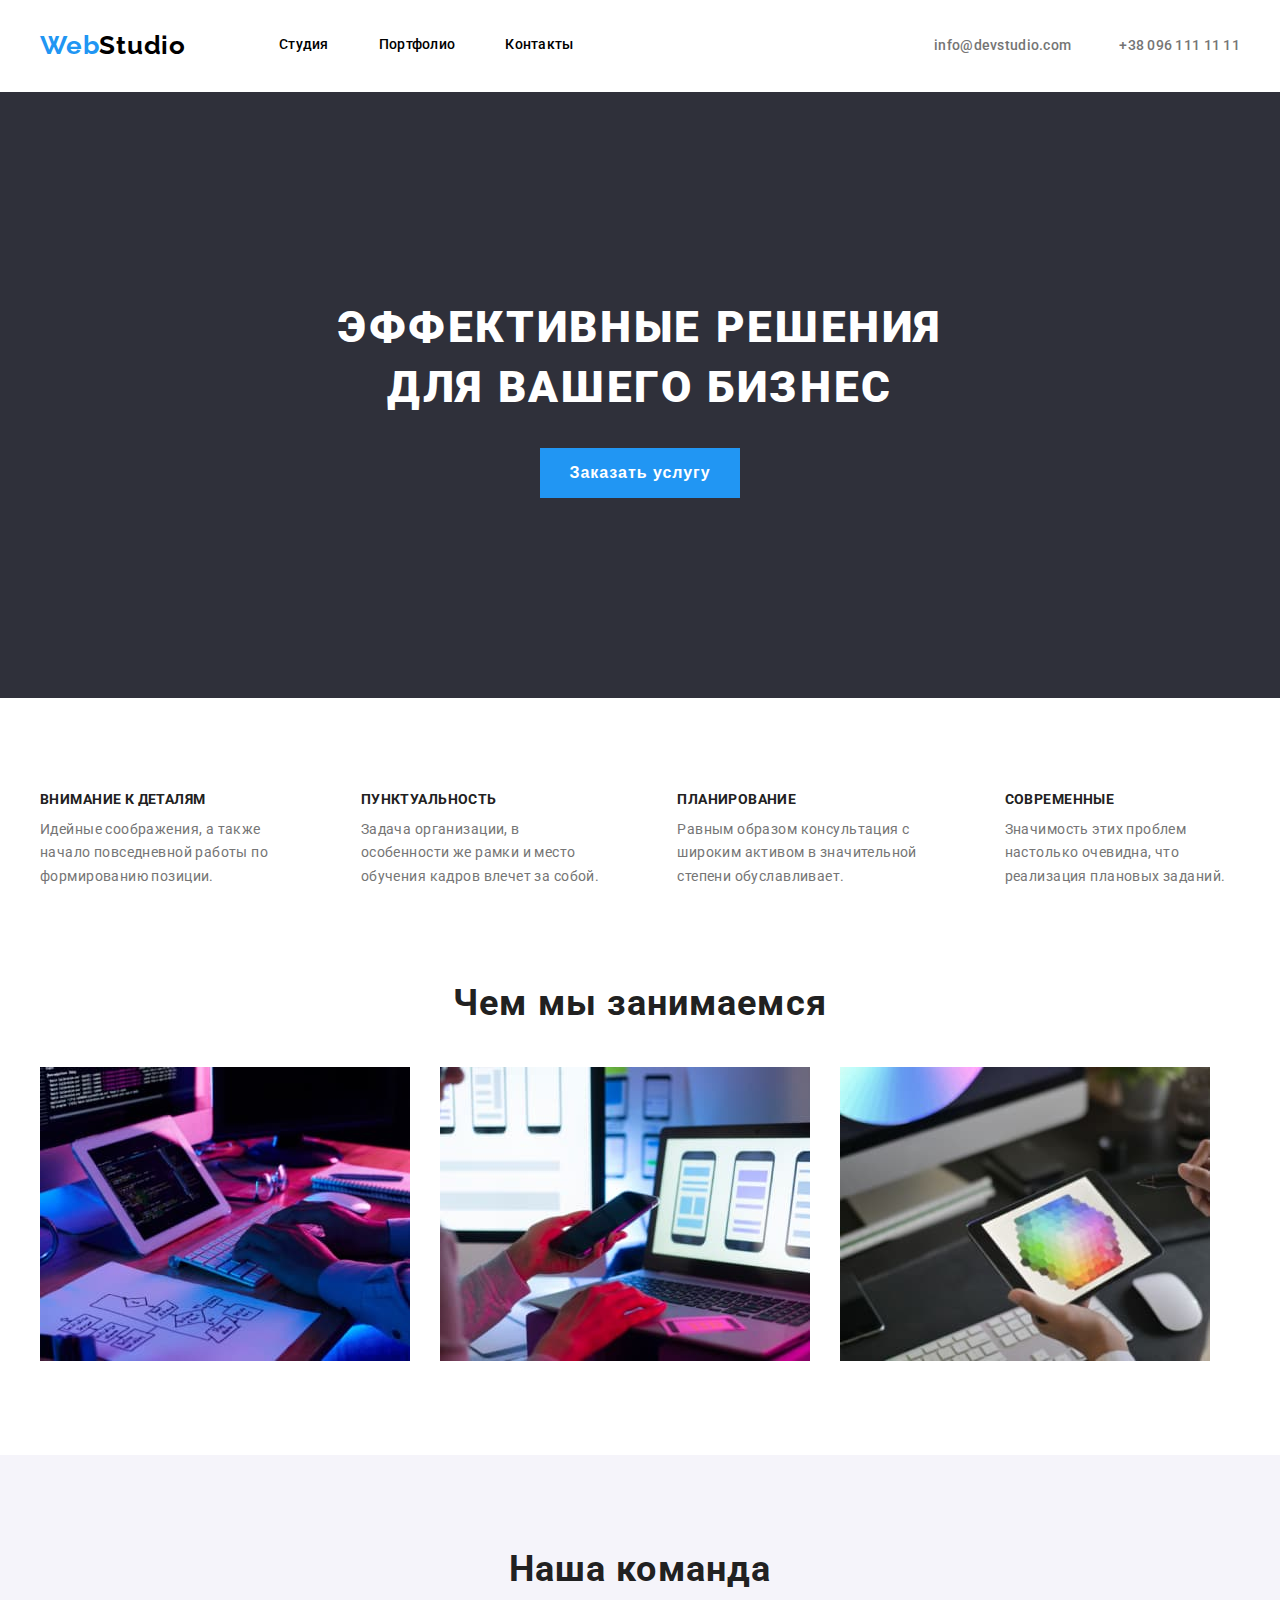
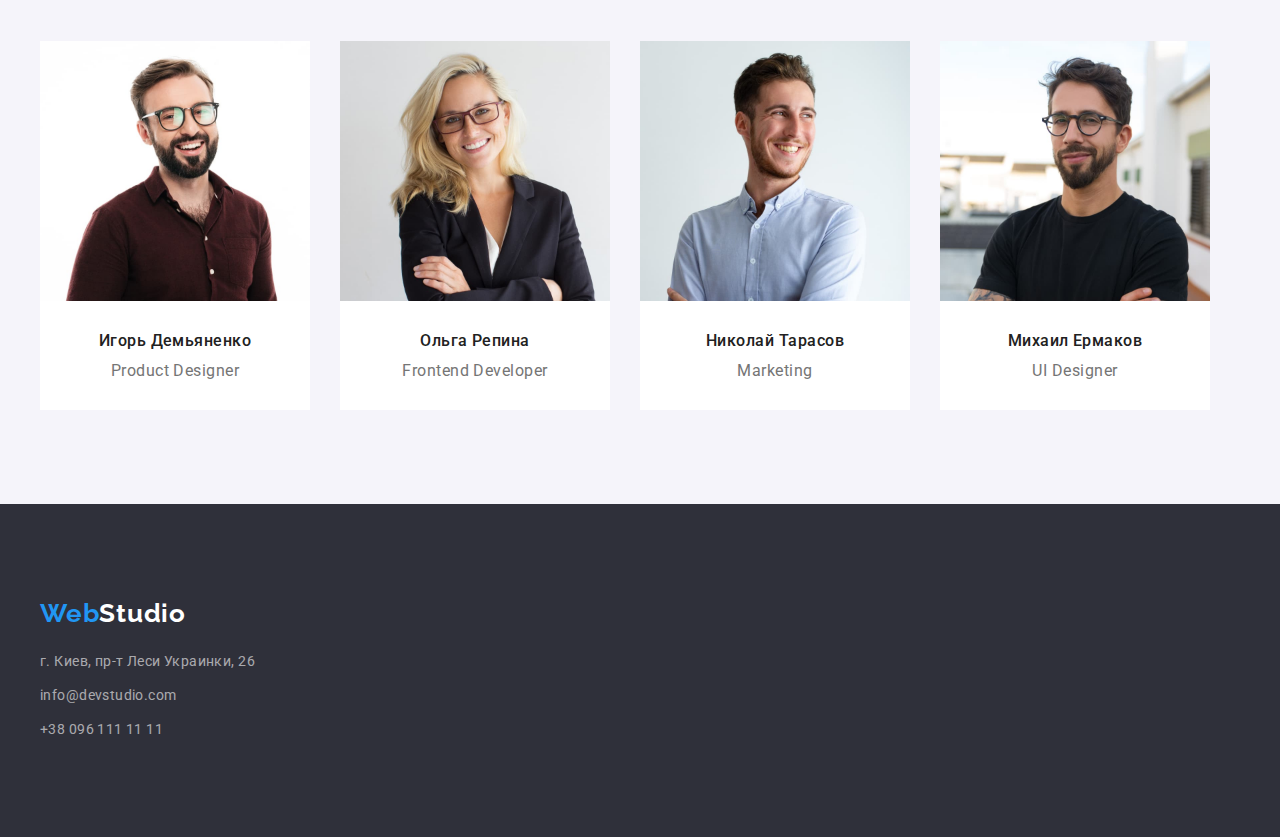
==== index.html @ e9562a9a "+" ====
<!DOCTYPE html>
<html lang="ru">
  <head>
    <meta charset="UTF-8" />
    <meta http-equiv="X-UA-Compatible" content="IE=edge" />
    <meta name="viewport" content="width=device-width, initial-scale=1.0" />
    <title>WebStudio</title>
    <link rel="preconnect" href="https://fonts.gstatic.com" />
    <link
      href="https://fonts.googleapis.com/css2?family=Raleway:wght@700&family=Roboto:wght@400;500;700;900&display=swap"
      rel="stylesheet"
    />
    <link
      rel="preconnect"
      href="https://cdnjs.cloudflare.com/ajax/libs/modern-normalize/1.1.0/modern-normalize.min.css"
    />
    <link rel="stylesheet" href="./css/styles.css" />
  </head>

  <body>
    <!-- header -->
    <header class="header">
      <div class="container header-container">
        <nav class="nav">
          <a class="logo" href="./" lang="en"
            ><span class="web-logo">Web</span>Studio
          </a>
          <ul class="menu">
            <li class="menu-item">
              <a class="menu-studio" href="./index.html">Студия</a>
            </li>

            <li class="menu-item">
              <a class="menu-studio" href="./portfolio.html">Портфолио</a>
            </li>

            <li class="menu-item">
              <a class="menu-studio" href="#Контакты">Контакты</a>
            </li>
          </ul>
        </nav>
        <ul class="contacts-list">
          <li>
            <a class="mail-link" href="mailto:info@devstudio.com"
              >info@devstudio.com</a
            >
          </li>
          <li>
            <a class="tel-link" href="tel:+380961111111">+38 096 111 11 11</a>
          </li>
        </ul>
      </div>
    </header>
    <!-- End header -->

    <!--  main   -->
    <main>
      <!-- hero -->
      <section class="hero-one">
        <div class="container">
          <h1 class="hero-title">
            Эффективные решения <br />
            для вашего бизнес
          </h1>
          <button class="button-hero" type="button">Заказать услугу</button>
        </div>
      </section>

      <!-- benefits -->
      <section class="section container benefits">
        <h2 hidden>Преимущества</h2>
        <ul class="benefits-list">
          <li class="benefits-item">
            <h3 class="benefits-title">Внимание к деталям</h3>
            <p class="description">
              Идейные соображения, а также начало повседневной работы по
              формированию позиции.
            </p>
          </li>
          <li class="benefits-item">
            <h3 class="benefits-title">Пунктуальность</h3>
            <p class="description">
              Задача организации, в особенности же рамки и место обучения кадров
              влечет за собой.
            </p>
          </li>
          <li class="benefits-item">
            <h3 class="benefits-title">Планирование</h3>
            <p class="description">
              Равным образом консультация с широким активом в значительной
              степени обуславливает.
            </p>
          </li>
          <li class="benefits-item">
            <h3 class="benefits-title">Современные</h3>
            <p class="description">
              Значимость этих проблем настолько очевидна, что реализация
              плановых заданий.
            </p>
          </li>
        </ul>
      </section>

      <!-- Чем мы занимаемся -->
      <section class="section container">
        <h2 class="two-title when">Чем мы занимаемся</h2>
        <ul class="When-gob">
          <li class="When-gob-item">
            <img
              src="./images/about/about-img-1.jpg"
              alt="работаем на компьютере"
              width="370"
              height="294"
            />
          </li>
          <li class="When-gob-item">
            <img
              src="./images/about/about-img-2.jpg"
              alt="работаем на телефоне"
              width="370"
              height="294"
            />
          </li>
          <li class="When-gob-item">
            <img
              src="./images/about/about-img-3.jpg"
              alt="работаем на планшете"
              width="370"
              height="294"
            />
          </li>
        </ul>
      </section>

      <!-- Наша команда -->
      <section class="comande section">
        <div class="container">
          <h2 class="two-title big">Наша команда</h2>
          <ul class="comande-img">
            <li class="comande-img-item">
              <img
                src="./images/team/team-img-1.jpg"
                alt="фото мужчины"
                width="270"
                height="260"
              />
              <div class="background-color-comande">
                <h4 class="name-title">Игорь Демьяненко</h4>
                <p class="work-title" lang="en">Product Designer</p>
              </div>
            </li>

            <li class="comande-img-item">
              <img
                class="comande-img-foto"
                src="./images/team/team-img-2.jpg"
                alt="фото женщины"
                width="270"
                height="260"
              />
              <div class="background-color-comande">
                <h4 class="name-title">Ольга Репина</h4>
                <p class="work-title" lang="en">Frontend Developer</p>
              </div>
            </li>

            <li class="comande-img-item">
              <img
                src="./images/team/team-img-3.jpg"
                alt="фото мужчины"
                width="270"
                height="260"
              />
              <div class="background-color-comande">
                <h4 class="name-title">Николай Тарасов</h4>
                <p class="work-title" lang="en">Marketing</p>
              </div>
            </li>

            <li class="comande-img-item">
              <img
                src="./images/team/team-img-4.jpg"
                alt="фото мужчины"
                width="270"
                height="260"
              />
              <div class="background-color-comande">
                <h4 class="name-title">Михаил Ермаков</h4>
                <p class="work-title" lang="en">UI Designer</p>
              </div>
            </li>
          </ul>
        </div>
      </section>
    </main>
    <!-- end main   -->

    <!-- footer -->
    <footer class="footer">
      <div class="container section">
        <div class="margin-footer">
          <a class="logo" href="./" lang="en"
            ><span class="web-logo">Web</span
            ><span class="white-Studio">Studio</span></a
          >
        </div>

        <address id="Контакты">
          <ul class="contacts">
            <li class="contacts-item">
              <a class="target" href="https://goo.gl/maps/8Pakx56sfDg3WoJN7"
                >г. Киев, пр-т Леси Украинки, 26</a
              >
            </li>
            <li class="contacts-item">
              <a class="mail-contacts" href="mailto:info@devstudio.com"
                >info@devstudio.com</a
              >
            </li>
            <li class="contacts-item">
              <a class="tel-contacts" href="tel:+380961111111"
                >+38 096 111 11 11</a
              >
            </li>
          </ul>
        </address>
      </div>
    </footer>
  </body>
</html>
---- css/styles.css ----
:root {
  /* color */
  --body-background-color: #ffffff;
  --body-color: #757575;
  --color-header: #2196f3;
  --logo: #000000;
  --web-logo: #2196f3;
  /* color-logo (hover,focus) */
  --color-logo: #2196f3;
  /* end-logo-color */
  --menu-studio: #000000;
  --hero-one: #757575;
  --hero-one-background-color: #2f303a;
  --hero-title: #ffffff;
  --button-hero: #ffffff;
  --button-hero-background-color: #2196f3;
  --benefits-title: #212121;
  --two-title: #212121;
  --comande-background-color: #f5f4fa;
  --name-title: #212121;
  --work-title: #757575;
  --footer-background-color: #2f303a;
  --white-Studio: #ffffff;
  --contacts-list: rgba(255, 255, 255, 0.6);
  --contacts-list-hfa: #ffffff;
  --button-portfolio: #212121;
  --button-portfolio-background: #f5f4fa;
  --button-portfolio-hf-background: #2196f3;
  --button-portfolio-hf: #ffffff;
  --name-portfolio-link: #212121;
  --work-definition: #757575;
  --background-color-comande: #ffffff;
}
h1,
h2,
h3,
h4,
h5,
h6,
p {
  margin-top: 0;
  margin-bottom: 0;
}

ul,
ol {
  margin-top: 0;
  margin-bottom: 0;
  padding-left: 0;
}

img {
  display: block;
}

body {
  background-color: var(--body-background-color);
  font-family: Roboto, sans-serif;
  color: var(--body-color);
  margin: 0px;
}

.container {
  width: 1200px;
  margin: auto;
  padding-left: 15px;
  padding-right: 15px;
}
.section {
  padding-top: 94px;
  padding-bottom: 94px;
}
/* -- header page 1-- */
.header {
  padding-top: 30px;
  padding-bottom: 31px;
}
.header-container {
  display: flex;
  align-items: center;
}
.border-bottom {
  border-bottom: 1px solid #eeeeee;
}
.logo {
  font-family: Raleway, sans-serif;
  font-weight: 700;
  font-size: 26px;
  line-height: 1.19;
  /* identical to box height */
  letter-spacing: 0.03em;
  color: var(--logo);
  text-decoration: none;
  margin-right: 93px;
}

.logo:hover,
.logo:focus {
  color: var(--color-logo);
}

.web-logo {
  color: var(--web-logo);
}

.nav {
  display: flex;
  align-items: center;
}

.menu {
  font-weight: 500;
  font-size: 14px;
  line-height: 1.14;
  letter-spacing: 0.02em;
  list-style: none;
  display: flex;
}

.menu-item:not(:last-child) {
  margin-right: 50px;
}

.menu-studio {
  text-decoration: none;
  color: var(--menu-studio);
}

.menu-studio:hover,
.menu-studio:focus,
.menu-studio:active {
  color: var(--color-header);
}

.contacts-list {
  font-weight: 500;
  font-size: 14px;
  line-height: 1.23;
  letter-spacing: 0.02em;
  list-style: none;
  display: flex;
  margin-left: auto;
}

.mail-link {
  margin-right: 48px;
}

.mail-link,
.tel-link {
  color: var(--hero-one);
  text-decoration: none;
}

.mail-link:hover,
.mail-link:focus,
.tel-link:hover,
.tel-link:focus {
  color: var(--color-header);
}

/* -- end header -- */

/* main */
/* hero */
.hero-one {
  background-color: var(--hero-one-background-color);
  text-align: center;
  padding-top: 206px;
  padding-bottom: 200px;
}

.hero-title {
  font-weight: 900;
  font-size: 44px;
  line-height: 1.36;
  text-align: center;
  letter-spacing: 0.06em;
  text-transform: uppercase;
  color: var(--hero-title);
  margin-bottom: 30px;
}

.button-hero {
  width: 200px;
  height: 50px;
  font-weight: 700;
  font-size: 16px;
  line-height: 1.88;
  letter-spacing: 0.06em;
  color: var(--button-hero);
  cursor: pointer;
  background-color: var(--button-hero-background-color);
  border: 4px;
}

/* end hero */

/* benefits */
.benefits {
  padding-bottom: 0px;
}

.benefits-list {
  list-style: none;
  display: flex;
}

.benefits-item:not(:last-child) {
  margin-right: 67px;
}

.benefits-title {
  font-weight: 700;
  font-size: 14px;
  line-height: 1.14;
  letter-spacing: 0.03em;
  text-transform: uppercase;
  color: var(--benefits-title);
}

.description {
  font-family: Roboto;
  font-weight: 400;
  font-size: 14px;
  line-height: 1.71;
  letter-spacing: 0.03em;
  margin-top: 10px;
}
/* end benefits */

/* Чем мы занимаемся */

.two-title {
  font-weight: 700;
  font-size: 36px;
  line-height: 1.16;
  text-align: center;
  letter-spacing: 0.03em;
  color: var(--two-title);
}
.when {
  margin-bottom: 42px;
}

.When-gob {
  list-style: none;
  display: flex;
}

.When-gob-item:not(:last-child) {
  margin-right: 30px;
}

/* Наша команда */
.comande {
  background-color: var(--comande-background-color);
}

.big {
  margin-bottom: 50px;
}
.comande-img {
  list-style: none;
  display: flex;
  flex-wrap: wrap;
  margin-left: -30px;
  margin-top: -30px;
}

.comande-img-item {
  margin-left: 30px;
  margin-top: 30px;
}

.background-color-comande {
  background-color: var(--background-color-comande);
  padding-top: 30px;
  padding-bottom: 30px;
}

.name-title {
  font-weight: 500;
  font-size: 16px;
  line-height: 1.26;
  letter-spacing: 0.03em;
  text-align: center;
  color: var(--name-title);
  margin-bottom: 10px;
}

.work-title {
  font-weight: 400;
  font-size: 16px;
  line-height: 19px;
  letter-spacing: 0.03em;
  text-align: center;
  color: var(--work-title);
}
/* end main */

/* footer */
.footer {
  background-color: var(--footer-background-color);
}
.white-Studio {
  color: var(--white-Studio);
}
.margin-footer {
  margin-bottom: 20px;
}

.contacts {
  list-style: none;
  font-family: Roboto, sans-serif;
}

.contacts-item:not(:last-child) {
  margin-bottom: 9px;
}

.target,
.mail-contacts,
.tel-contacts {
  font-style: normal;
  font-weight: 400;
  font-size: 14px;
  line-height: 1.8;
  letter-spacing: 0.03em;
  color: var(--contacts-list);
  text-decoration: none;
}

.target:hover,
.target:focus,
.target:active,
.mail-contacts:hover,
.mail-contacts:focus,
.mail-contacts:active,
.tel-contacts:hover,
.tel-contacts:focus,
.tel-contacts:active {
  color: var(--contacts-list-hfa);
}

/* end page-1*/

/* page-2 */

/* main */
/* menu */

.main-menu {
  padding-bottom: 0px;
}

.menu-portfolio {
  list-style: none;
  display: flex;
  justify-content: center;
}

.menu-portfolio-item:not(:last-child) {
  margin-right: 8px;
}

.button-portfolio {
  height: 38px;

  font-weight: 500;
  font-size: 16px;
  line-height: 1.62;
  text-align: center;
  letter-spacing: 0.03em;
  color: var(--button-portfolio);
  cursor: pointer;
  background-color: var(--button-portfolio-background);
  border: 1 px solid #000000;
  padding-left: 22px;
  padding-right: 22px;
}

.button-portfolio:hover,
.button-portfolio:focus {
  background-color: var(--button-portfolio-hf-background);
  color: var(--button-portfolio-hf);
}
/* end menu */

/* portfolio */
.portfolio {
  list-style: none;
  display: flex;
  flex-wrap: wrap;
  margin-left: -30px;
  margin-top: -30px;
}
.portfolio-item {
  margin-left: 30px;
  margin-top: 30px;
  border: 1px dashed #eeeeee;
  border-style: solid;
}

.img-portfolio {
  text-decoration: none;
}
.portfolio-padding {
  padding-top: 20px;
  padding-bottom: 20px;
  padding-left: 24px;
}

.name-portfolio-link {
  font-weight: 700;
  font-size: 18px;
  line-height: 2;
  letter-spacing: 0.06em;
  color: var(--name-portfolio-link);
}

.work-definition {
  font-weight: 400;
  font-size: 16px;
  line-height: 1.87;
  letter-spacing: 0.03em;
  color: var(--work-definition);
}
/* end portfolio */
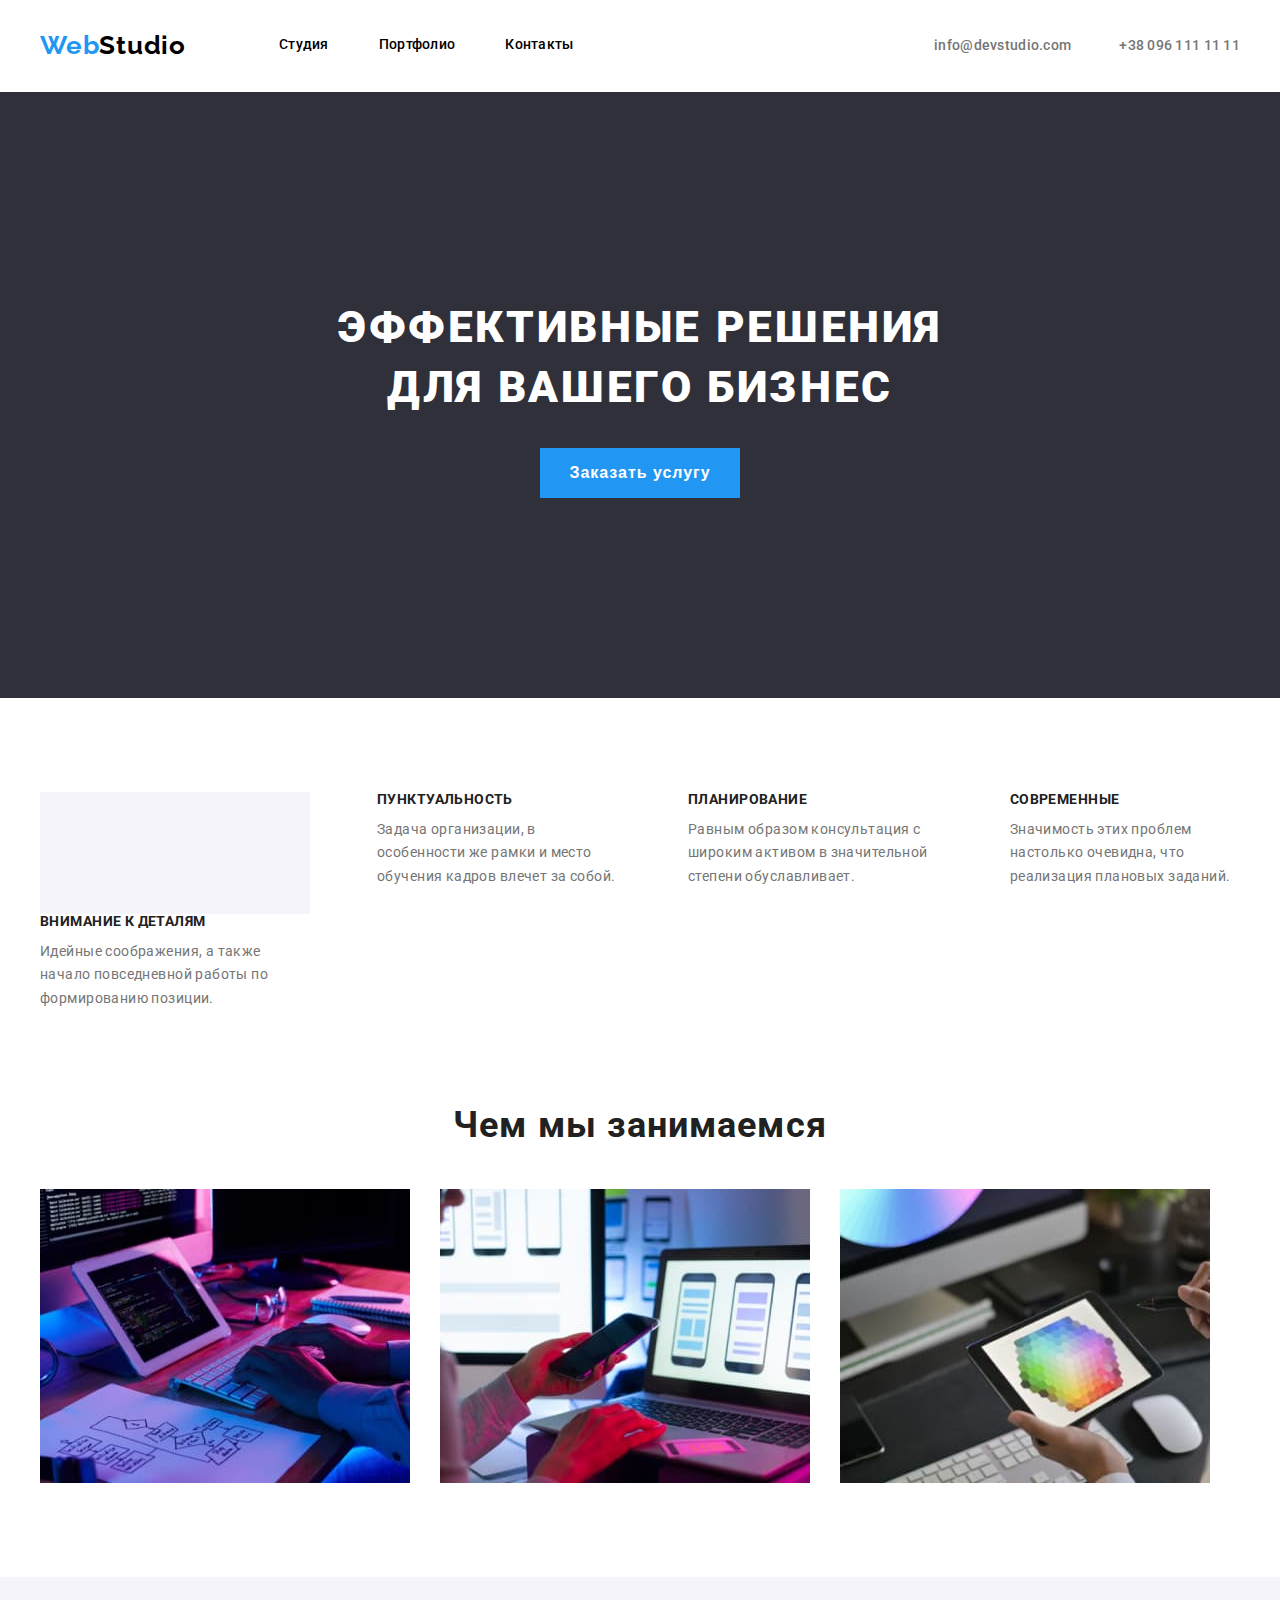
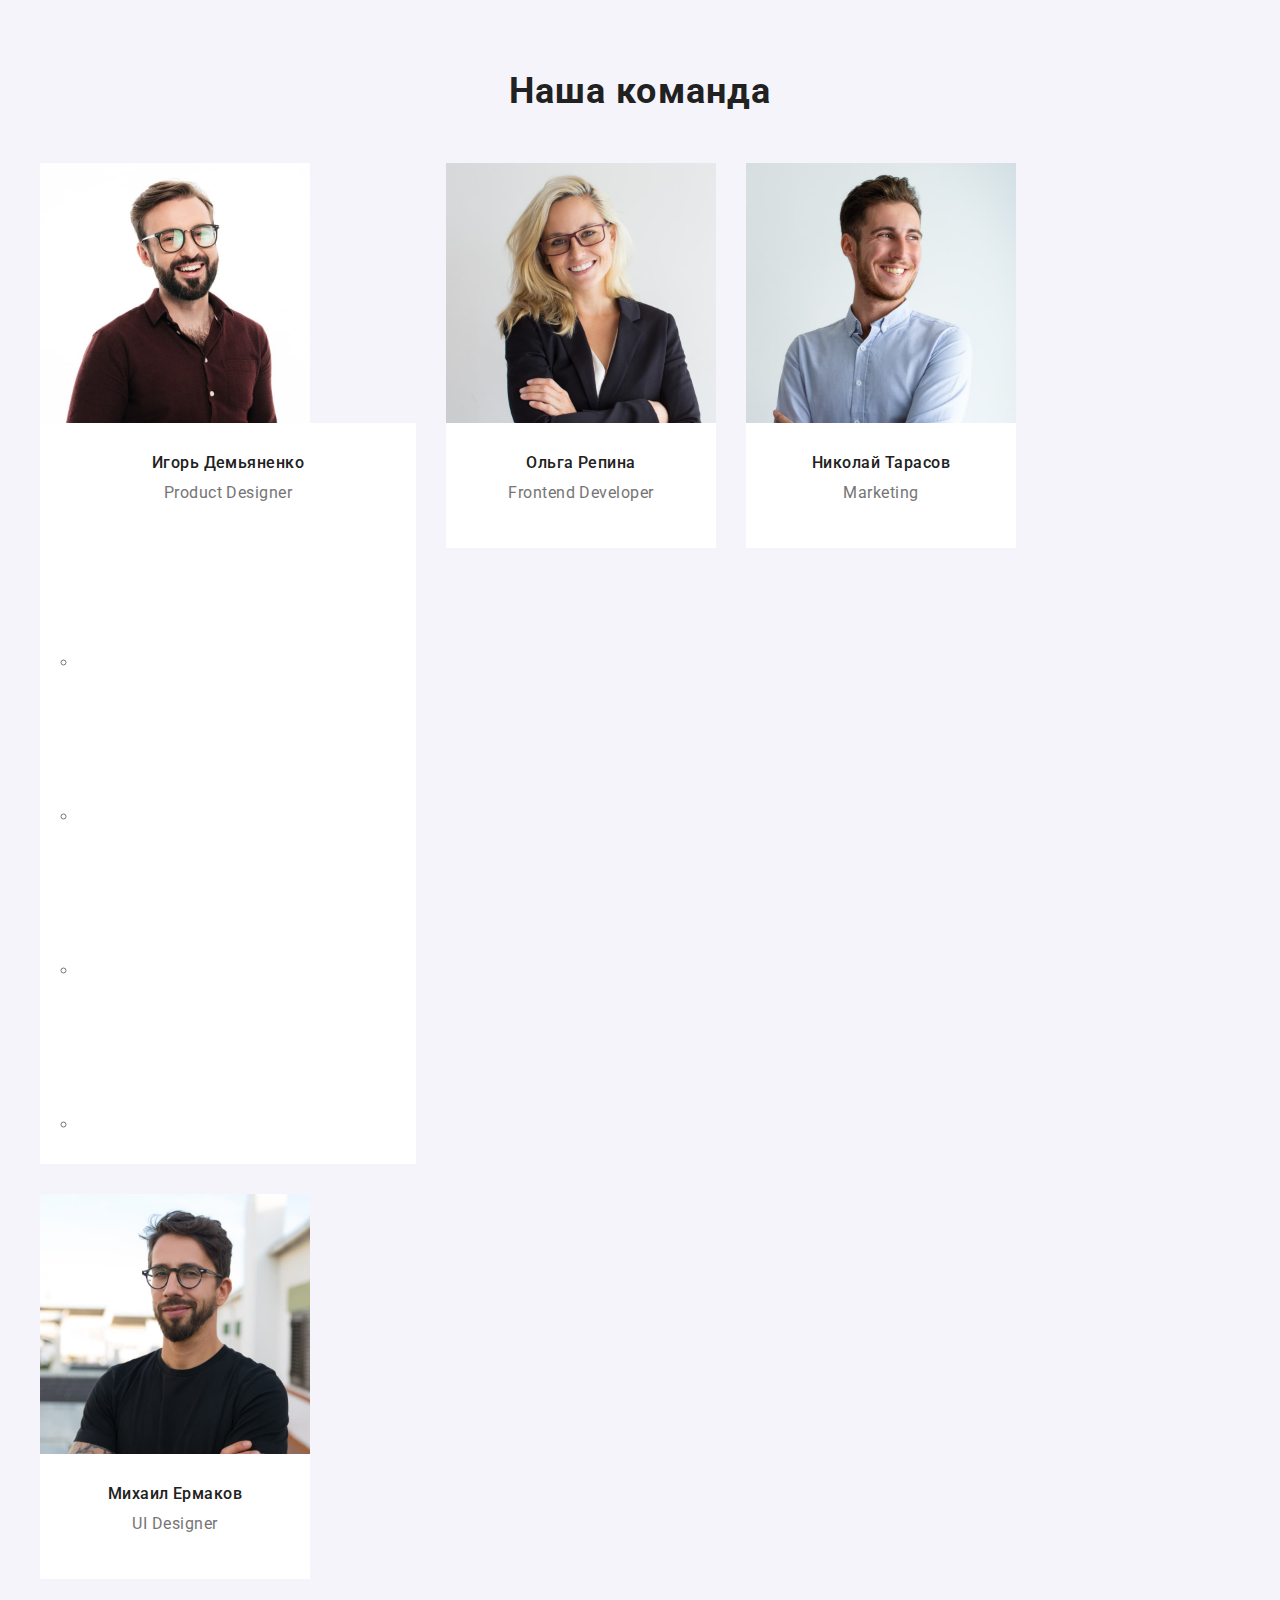
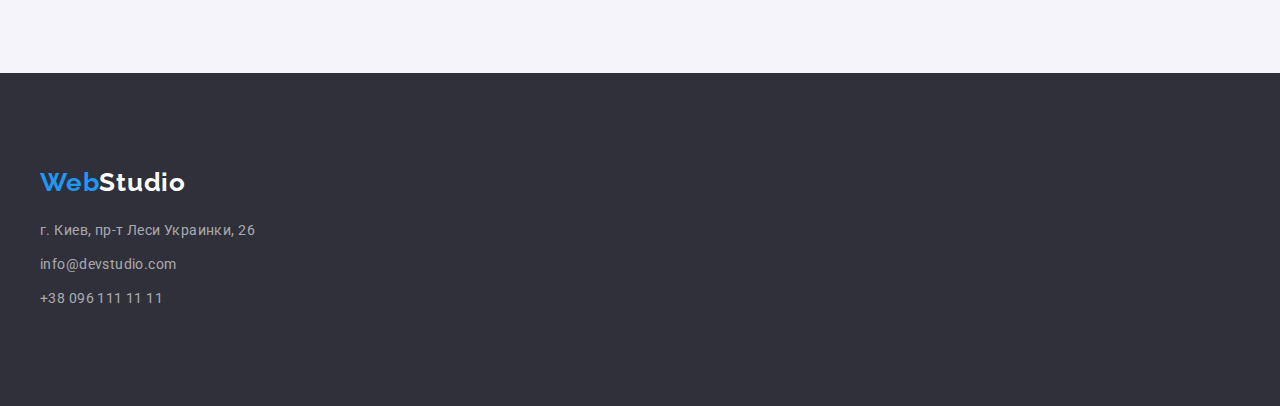
==== commit 9b874adc: "+" ====
--- a/index.html
+++ b/index.html
@@ -71,6 +71,11 @@
         <h2 hidden>Преимущества</h2>
         <ul class="benefits-list">
           <li class="benefits-item">
+            <a href="#" class="benefits-item-icon">
+              <svg>
+                <use href="./images/icon/sprite.svg#antenna"></use>
+              </svg>
+            </a>
             <h3 class="benefits-title">Внимание к деталям</h3>
             <p class="description">
               Идейные соображения, а также начало повседневной работы по
@@ -147,6 +152,32 @@
               <div class="background-color-comande">
                 <h4 class="name-title">Игорь Демьяненко</h4>
                 <p class="work-title" lang="en">Product Designer</p>
+                <ul class="comande-icon-list">
+                  <li class="comande-icon-item">
+                    <a href="#" class="comande-icons"></a>
+                    <svg class="comande-icon-class">
+                      <use href="./images/icon/sprite.svg#instagram"></use>
+                    </svg>
+                  </li>
+                  <li class="comande-icon-list">
+                    <a href="#" class="comande-item-icon"></a>
+                    <svg class="comande-icon">
+                      <use href="./images/icon/sprite.svg#twitter"></use>
+                    </svg>
+                  </li>
+                  <li class="comande-icon-list">
+                    <a href="#" class="comande-item-icon"></a>
+                    <svg class="comande-icon">
+                      <use href="./images/icon/sprite.svg#facebook"></use>
+                    </svg>
+                  </li>
+                  <li class="comande-icon-list">
+                    <a href="#" class="comande-item-icon"></a>
+                    <svg class="comande-icon">
+                      <use href="./images/icon/sprite.svg#linkedin"></use>
+                    </svg>
+                  </li>
+                </ul>
               </div>
             </li>
 
--- a/css/styles.css
+++ b/css/styles.css
@@ -206,6 +206,20 @@
   display: flex;
 }
 
+.benefits-item {
+}
+.benefits-item-icon {
+  display: block;
+  width: 70px;
+  height: 70px;
+  padding-top: 26px;
+  padding-bottom: 26px;
+  padding-left: 100px;
+  padding-right: 100px;
+  background-color: #f5f4fa;
+  fill: #212121;
+}
+
 .benefits-item:not(:last-child) {
   margin-right: 67px;
 }
@@ -277,6 +291,8 @@
   background-color: var(--background-color-comande);
   padding-top: 30px;
   padding-bottom: 30px;
+  padding-left: 38px;
+  padding-right: 38px;
 }
 
 .name-title {
@@ -296,7 +312,12 @@
   letter-spacing: 0.03em;
   text-align: center;
   color: var(--work-title);
-}
+  margin-bottom: 16px;
+}
+
+.comande-icons {
+}
+
 /* end main */
 
 /* footer */
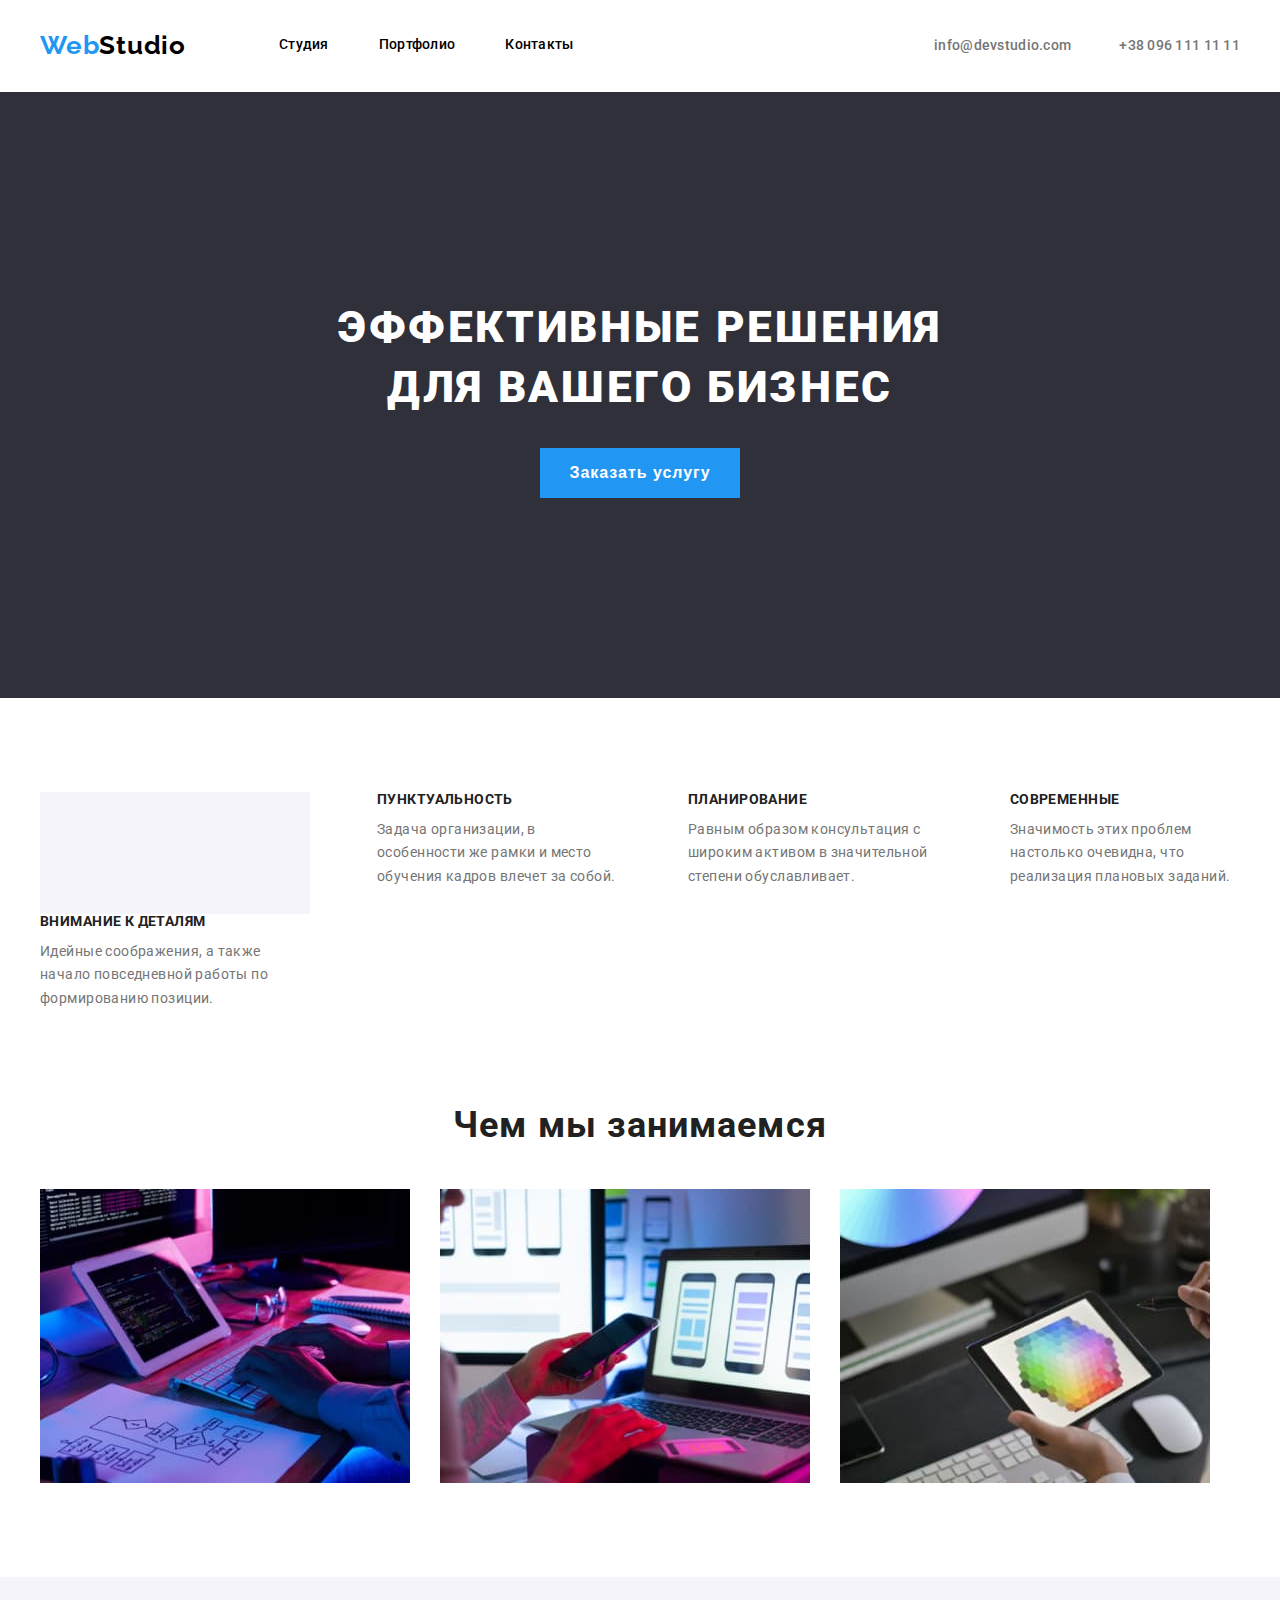
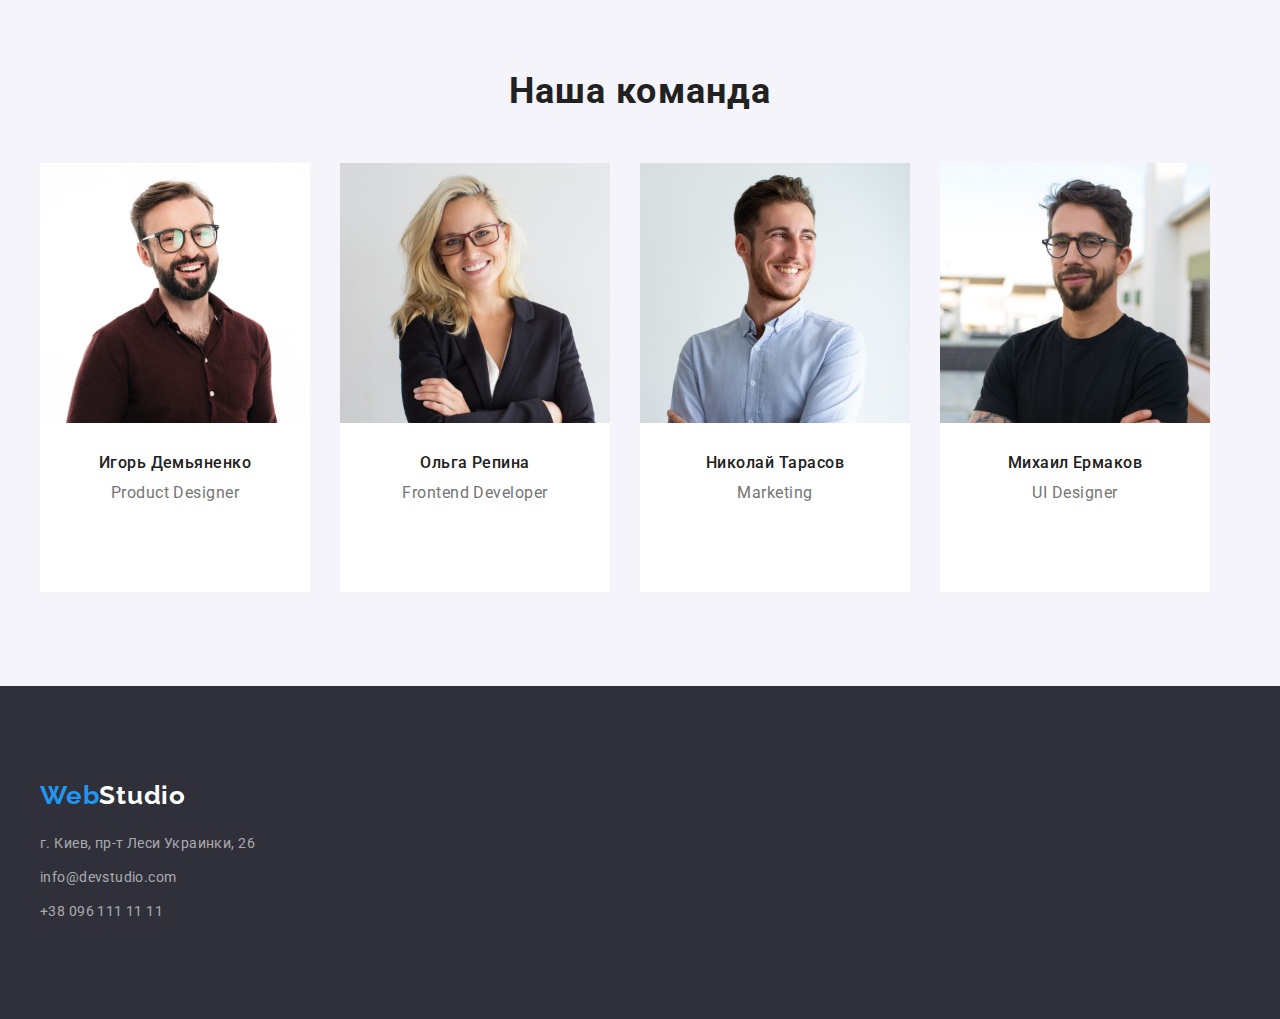
==== commit 16c52552: "+social" ====
--- a/index.html
+++ b/index.html
@@ -154,28 +154,32 @@
                 <p class="work-title" lang="en">Product Designer</p>
                 <ul class="comande-icon-list">
                   <li class="comande-icon-item">
-                    <a href="#" class="comande-icons"></a>
-                    <svg class="comande-icon-class">
-                      <use href="./images/icon/sprite.svg#instagram"></use>
-                    </svg>
-                  </li>
-                  <li class="comande-icon-list">
-                    <a href="#" class="comande-item-icon"></a>
-                    <svg class="comande-icon">
-                      <use href="./images/icon/sprite.svg#twitter"></use>
-                    </svg>
-                  </li>
-                  <li class="comande-icon-list">
-                    <a href="#" class="comande-item-icon"></a>
-                    <svg class="comande-icon">
-                      <use href="./images/icon/sprite.svg#facebook"></use>
-                    </svg>
-                  </li>
-                  <li class="comande-icon-list">
-                    <a href="#" class="comande-item-icon"></a>
-                    <svg class="comande-icon">
-                      <use href="./images/icon/sprite.svg#linkedin"></use>
-                    </svg>
+                    <a href="" class="comande-icons">
+                      <svg class="comande-icon-class">
+                        <use href="./images/icon/sprite.svg#instagram"></use>
+                      </svg>
+                    </a>
+                  </li>
+                  <li class="comande-icon-list">
+                    <a href="" class="comande-icons">
+                      <svg class="comande-icon-class">
+                        <use href="./images/icon/sprite.svg#twitter"></use>
+                      </svg>
+                    </a>
+                  </li>
+                  <li class="comande-icon-list">
+                    <a href="" class="comande-icons">
+                      <svg class="comande-icon-class">
+                        <use href="./images/icon/sprite.svg#facebook"></use>
+                      </svg>
+                    </a>
+                  </li>
+                  <li class="comande-icon-list">
+                    <a href="" class="comande-icons">
+                      <svg class="comande-icon-class">
+                        <use href="./images/icon/sprite.svg#linkedin"></use>
+                      </svg>
+                    </a>
                   </li>
                 </ul>
               </div>
@@ -192,6 +196,36 @@
               <div class="background-color-comande">
                 <h4 class="name-title">Ольга Репина</h4>
                 <p class="work-title" lang="en">Frontend Developer</p>
+                <ul class="comande-icon-list">
+                  <li class="comande-icon-item">
+                    <a href="" class="comande-icons">
+                      <svg class="comande-icon-class">
+                        <use href="./images/icon/sprite.svg#instagram"></use>
+                      </svg>
+                    </a>
+                  </li>
+                  <li class="comande-icon-list">
+                    <a href="" class="comande-icons">
+                      <svg class="comande-icon-class">
+                        <use href="./images/icon/sprite.svg#twitter"></use>
+                      </svg>
+                    </a>
+                  </li>
+                  <li class="comande-icon-list">
+                    <a href="" class="comande-icons">
+                      <svg class="comande-icon-class">
+                        <use href="./images/icon/sprite.svg#facebook"></use>
+                      </svg>
+                    </a>
+                  </li>
+                  <li class="comande-icon-list">
+                    <a href="" class="comande-icons">
+                      <svg class="comande-icon-class">
+                        <use href="./images/icon/sprite.svg#linkedin"></use>
+                      </svg>
+                    </a>
+                  </li>
+                </ul>
               </div>
             </li>
 
@@ -205,6 +239,36 @@
               <div class="background-color-comande">
                 <h4 class="name-title">Николай Тарасов</h4>
                 <p class="work-title" lang="en">Marketing</p>
+                <ul class="comande-icon-list">
+                  <li class="comande-icon-item">
+                    <a href="" class="comande-icons">
+                      <svg class="comande-icon-class">
+                        <use href="./images/icon/sprite.svg#instagram"></use>
+                      </svg>
+                    </a>
+                  </li>
+                  <li class="comande-icon-list">
+                    <a href="" class="comande-icons">
+                      <svg class="comande-icon-class">
+                        <use href="./images/icon/sprite.svg#twitter"></use>
+                      </svg>
+                    </a>
+                  </li>
+                  <li class="comande-icon-list">
+                    <a href="" class="comande-icons">
+                      <svg class="comande-icon-class">
+                        <use href="./images/icon/sprite.svg#facebook"></use>
+                      </svg>
+                    </a>
+                  </li>
+                  <li class="comande-icon-list">
+                    <a href="" class="comande-icons">
+                      <svg class="comande-icon-class">
+                        <use href="./images/icon/sprite.svg#linkedin"></use>
+                      </svg>
+                    </a>
+                  </li>
+                </ul>
               </div>
             </li>
 
@@ -218,6 +282,36 @@
               <div class="background-color-comande">
                 <h4 class="name-title">Михаил Ермаков</h4>
                 <p class="work-title" lang="en">UI Designer</p>
+                <ul class="comande-icon-list">
+                  <li class="comande-icon-item">
+                    <a href="" class="comande-icons">
+                      <svg class="comande-icon-class">
+                        <use href="./images/icon/sprite.svg#instagram"></use>
+                      </svg>
+                    </a>
+                  </li>
+                  <li class="comande-icon-list">
+                    <a href="" class="comande-icons">
+                      <svg class="comande-icon-class">
+                        <use href="./images/icon/sprite.svg#twitter"></use>
+                      </svg>
+                    </a>
+                  </li>
+                  <li class="comande-icon-list">
+                    <a href="" class="comande-icons">
+                      <svg class="comande-icon-class">
+                        <use href="./images/icon/sprite.svg#facebook"></use>
+                      </svg>
+                    </a>
+                  </li>
+                  <li class="comande-icon-list">
+                    <a href="" class="comande-icons">
+                      <svg class="comande-icon-class">
+                        <use href="./images/icon/sprite.svg#linkedin"></use>
+                      </svg>
+                    </a>
+                  </li>
+                </ul>
               </div>
             </li>
           </ul>
--- a/css/styles.css
+++ b/css/styles.css
@@ -315,7 +315,31 @@
   margin-bottom: 16px;
 }
 
+.comande-icon-list {
+  display: flex;
+  list-style: none;
+  justify-content: space-between;
+}
+
 .comande-icons {
+  display: flex;
+  align-items: center;
+  justify-content: center;
+  width: 44px;
+  height: 44px;
+  border-radius: 50%;
+  background-color: #ffffff;
+  fill: #afb1b8;
+}
+
+.comande-icons:hover,
+.comande-icons:focus {
+  fill: #ffffff;
+  background-color: #2196f3;
+}
+.comande-icon-class {
+  width: 20px;
+  height: 20px;
 }
 
 /* end main */
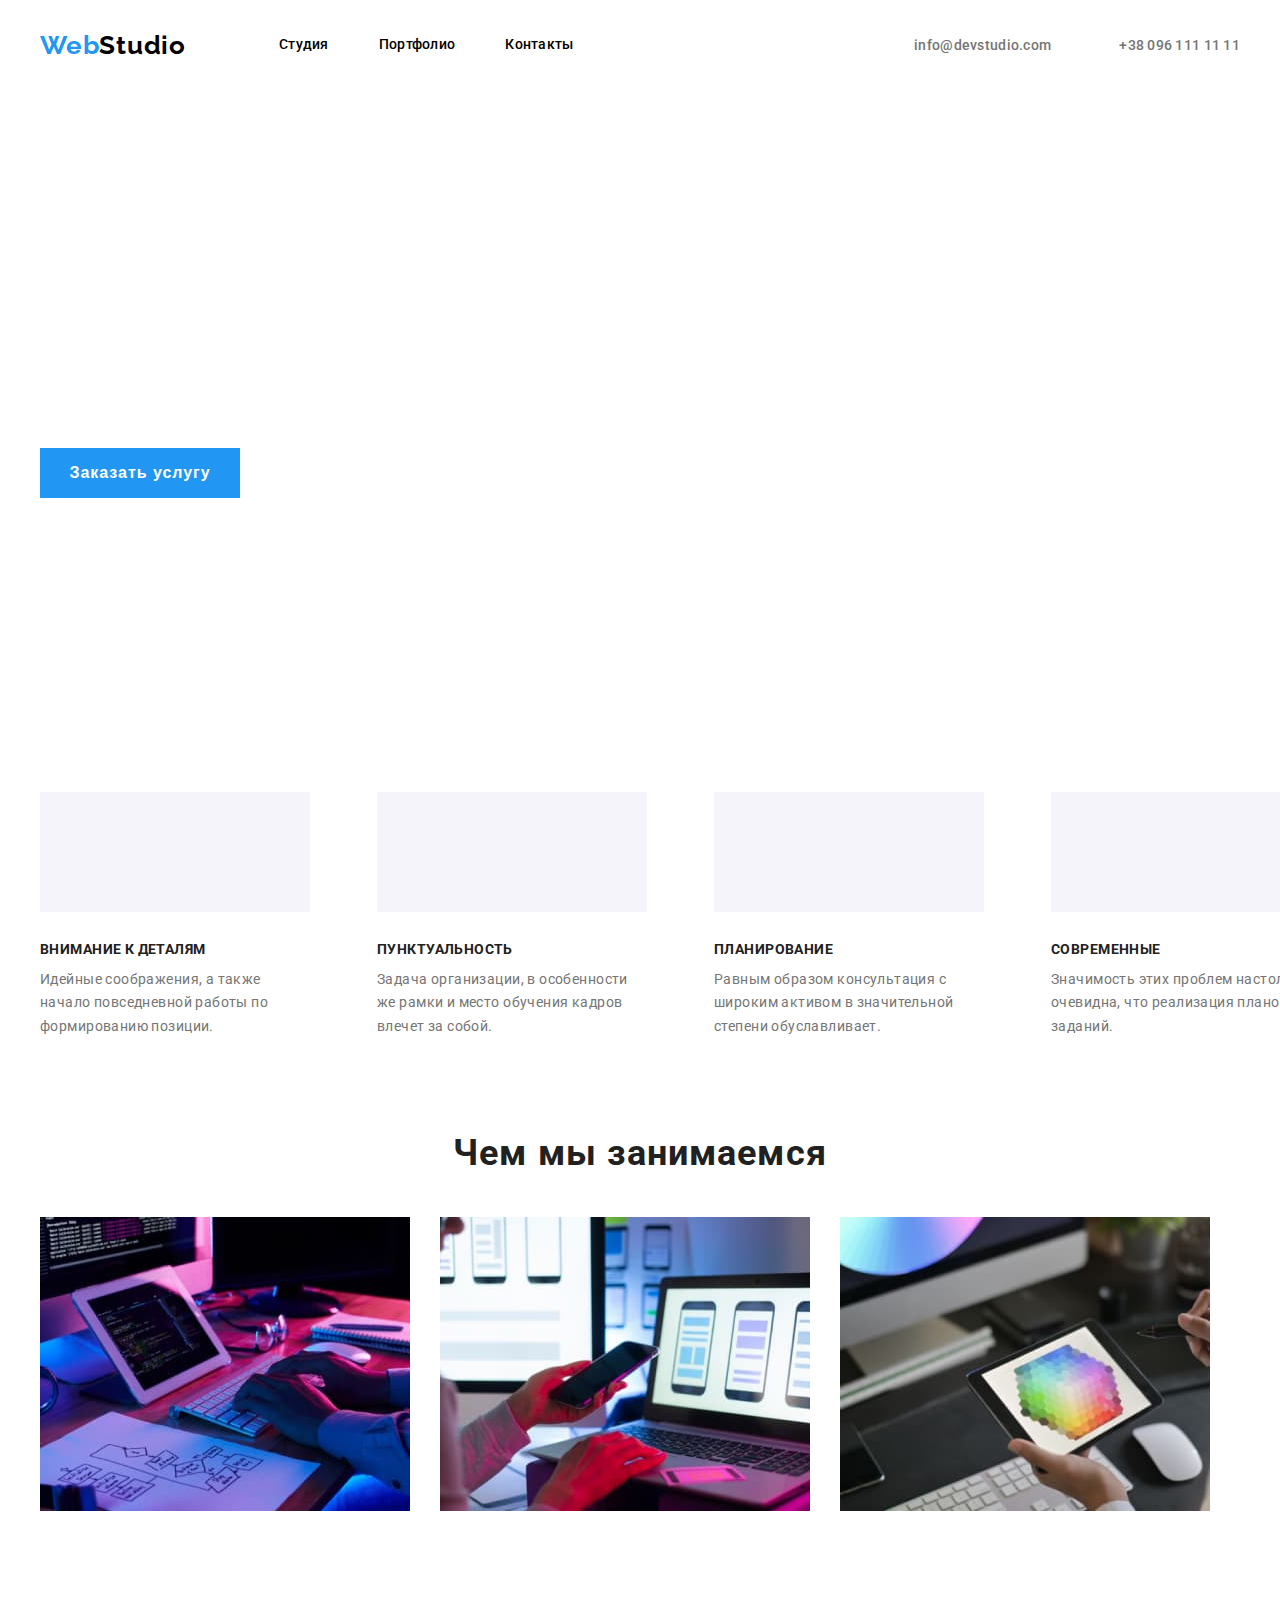
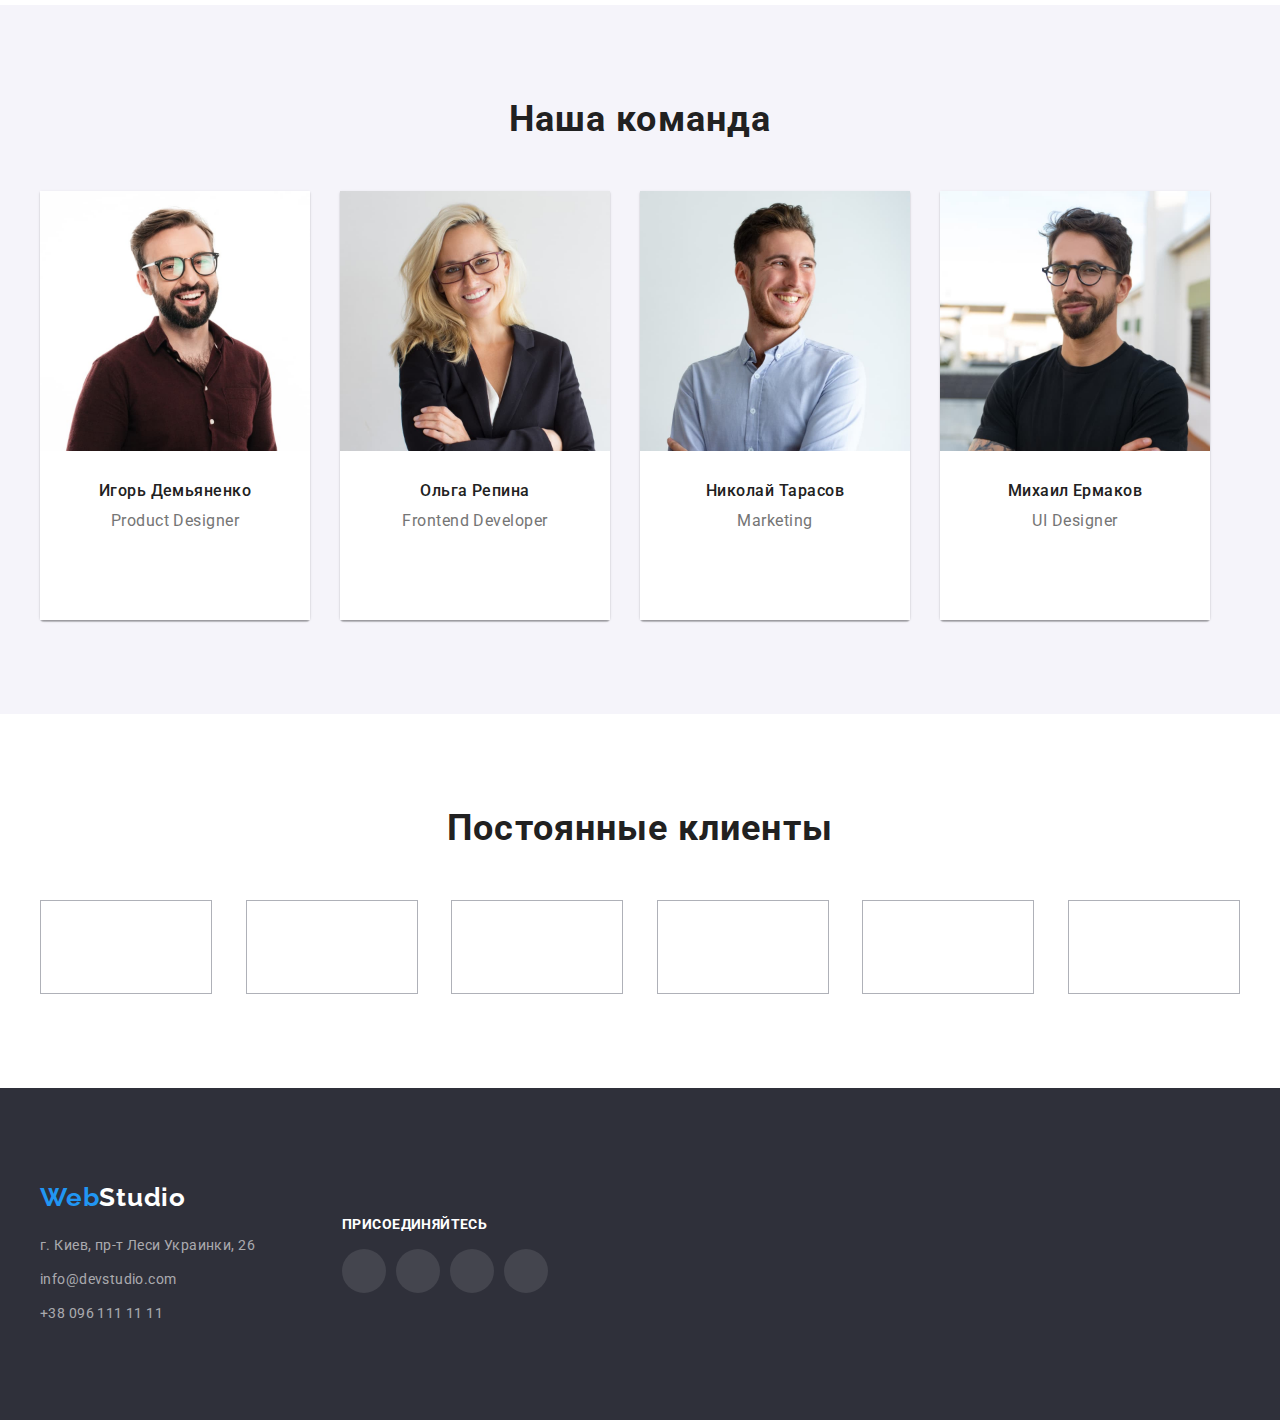
==== commit 86f1f192: "+" ====
--- a/index.html
+++ b/index.html
@@ -22,7 +22,7 @@
     <header class="header">
       <div class="container header-container">
         <nav class="nav">
-          <a class="logo" href="./" lang="en"
+          <a class="logo logo-margin" href="./" lang="en"
             ><span class="web-logo">Web</span>Studio
           </a>
           <ul class="menu">
@@ -40,12 +40,24 @@
           </ul>
         </nav>
         <ul class="contacts-list">
-          <li>
+          <li class="icon-list">
+            <div>
+            <a href="" class="icon-icon">
+              <svg class="envelope-class">
+                <use href="./images/icon/sprite.svg#envelope-hover"></use>
+              </svg>
+            </div>
             <a class="mail-link" href="mailto:info@devstudio.com"
               >info@devstudio.com</a
             >
           </li>
-          <li>
+          <li class="icon-list">
+            <div>
+            <a href="" class="icon-icon">
+              <svg class="smartphone-class">
+                <use href="./images/icon/sprite.svg#smartphone"></use>
+              </svg>
+            </div>
             <a class="tel-link" href="tel:+380961111111">+38 096 111 11 11</a>
           </li>
         </ul>
@@ -71,8 +83,8 @@
         <h2 hidden>Преимущества</h2>
         <ul class="benefits-list">
           <li class="benefits-item">
-            <a href="#" class="benefits-item-icon">
-              <svg>
+            <a href="" class="benefits-item-icon">
+              <svg class="benefits-icon-class">
                 <use href="./images/icon/sprite.svg#antenna"></use>
               </svg>
             </a>
@@ -83,6 +95,11 @@
             </p>
           </li>
           <li class="benefits-item">
+            <a href="" class="benefits-item-icon">
+              <svg class="benefits-icon-class">
+                <use href="./images/icon/sprite.svg#clock"></use>
+              </svg>
+            </a>
             <h3 class="benefits-title">Пунктуальность</h3>
             <p class="description">
               Задача организации, в особенности же рамки и место обучения кадров
@@ -90,6 +107,11 @@
             </p>
           </li>
           <li class="benefits-item">
+            <a href="" class="benefits-item-icon">
+              <svg class="benefits-icon-class">
+                <use href="./images/icon/sprite.svg#diagram"></use>
+              </svg>
+            </a>
             <h3 class="benefits-title">Планирование</h3>
             <p class="description">
               Равным образом консультация с широким активом в значительной
@@ -97,6 +119,11 @@
             </p>
           </li>
           <li class="benefits-item">
+            <a href="" class="benefits-item-icon">
+              <svg class="benefits-icon-class">
+                <use href="./images/icon/sprite.svg#astronaut"></use>
+              </svg>
+            </a>
             <h3 class="benefits-title">Современные</h3>
             <p class="description">
               Значимость этих проблем настолько очевидна, что реализация
@@ -317,38 +344,124 @@
           </ul>
         </div>
       </section>
+
+      <!-- Постоянные клиенты -->
+      <section class="section">
+        <div class="container">
+          <h2 class="two-title big">Постоянные клиенты</h2>
+          <ul class="customers-icon-list">
+            <li class="comande-icon-item">
+              <a href="" class="customers-icons">
+                <svg class="customers-icon-class" width="41" height="47">
+                  <use href="./images/icon/sprite.svg#group"></use>
+                </svg>
+              </a>
+            </li>
+            <li class="comande-icon-list">
+              <a href="" class="customers-icons">
+                <svg class="customers-icon-class" width="40" height="52">
+                  <use href="./images/icon/sprite.svg#group-one"></use>
+                </svg>
+              </a>
+            </li>
+            <li class="comande-icon-item">
+              <a href="" class="customers-icons">
+                <svg class="customers-icon-class" width="43" height="42">
+                  <use href="./images/icon/sprite.svg#group-two"></use>
+                </svg>
+              </a>
+            </li>
+            <li class="comande-icon-list">
+              <a href="" class="customers-icons">
+                <svg class="customers-icon-class" width="84" height="41">
+                  <use href="./images/icon/sprite.svg#group-three"></use>
+                </svg>
+              </a>
+            </li>
+            <li class="comande-icon-list">
+              <a href="" class="customers-icons">
+                <svg class="customers-icon-class" width="63" height="45">
+                  <use href="./images/icon/sprite.svg#group-four"></use>
+                </svg>
+              </a>
+            </li>
+            <li class="comande-icon-list">
+              <a href="" class="customers-icons">
+                <svg class="customers-icon-class" width="94" height="44">
+                  <use href="./images/icon/sprite.svg#group-five"></use>
+                </svg>
+              </a>
+            </li>
+          </ul>
+        </div>
+      </section>
     </main>
     <!-- end main   -->
 
     <!-- footer -->
     <footer class="footer">
-      <div class="container section">
-        <div class="margin-footer">
-          <a class="logo" href="./" lang="en"
-            ><span class="web-logo">Web</span
-            ><span class="white-Studio">Studio</span></a
-          >
+      <div class="container section footer-container">
+        <div class="">
+          <div class="margin-footer">
+            <a class="logo" href="./" lang="en"
+              ><span class="web-logo">Web</span
+              ><span class="white-Studio">Studio</span></a
+            >
+          </div>
+
+          <address id="Контакты">
+            <ul class="contacts">
+              <li class="contacts-item">
+                <a class="target" href="https://goo.gl/maps/8Pakx56sfDg3WoJN7"
+                  >г. Киев, пр-т Леси Украинки, 26</a
+                >
+              </li>
+              <li class="contacts-item">
+                <a class="mail-contacts" href="mailto:info@devstudio.com"
+                  >info@devstudio.com</a
+                >
+              </li>
+              <li class="contacts-item">
+                <a class="tel-contacts" href="tel:+380961111111"
+                  >+38 096 111 11 11</a
+                >
+              </li>
+            </ul>
+          </address>
         </div>
-
-        <address id="Контакты">
-          <ul class="contacts">
-            <li class="contacts-item">
-              <a class="target" href="https://goo.gl/maps/8Pakx56sfDg3WoJN7"
-                >г. Киев, пр-т Леси Украинки, 26</a
-              >
-            </li>
-            <li class="contacts-item">
-              <a class="mail-contacts" href="mailto:info@devstudio.com"
-                >info@devstudio.com</a
-              >
-            </li>
-            <li class="contacts-item">
-              <a class="tel-contacts" href="tel:+380961111111"
-                >+38 096 111 11 11</a
-              >
+        <div class="">
+          <h3 class="footer-h-three">присоединяйтесь</h3>
+          <ul class="footer-icon-list">
+            <li class="footer-icon-item">
+              <a href="" class="footer-icons">
+                <svg class="footer-icon-class">
+                  <use href="./images/icon/sprite.svg#instagram"></use>
+                </svg>
+              </a>
+            </li>
+            <li class="footer-icon-item">
+              <a href="" class="footer-icons">
+                <svg class="footer-icon-class">
+                  <use href="./images/icon/sprite.svg#twitter"></use>
+                </svg>
+              </a>
+            </li>
+            <li class="footer-icon-item">
+              <a href="" class="footer-icons">
+                <svg class="footer-icon-class">
+                  <use href="./images/icon/sprite.svg#facebook"></use>
+                </svg>
+              </a>
+            </li>
+            <li class="footer-icon-item">
+              <a href="" class="footer-icons">
+                <svg class="footer-icon-class">
+                  <use href="./images/icon/sprite.svg#linkedin"></use>
+                </svg>
+              </a>
             </li>
           </ul>
-        </address>
+        </div>
       </div>
     </footer>
   </body>
--- a/css/styles.css
+++ b/css/styles.css
@@ -91,6 +91,8 @@
   letter-spacing: 0.03em;
   color: var(--logo);
   text-decoration: none;
+}
+.logo-margin {
   margin-right: 93px;
 }
 
@@ -140,8 +142,33 @@
   list-style: none;
   display: flex;
   margin-left: auto;
-}
-
+  align-items: center;
+  justify-content: center;
+}
+
+.icon-list {
+  display: flex;
+  align-items: center;
+}
+.icon-icon {
+  display: flex;
+  align-items: center;
+  justify-content: center;
+  fill: #757575;
+}
+.envelope-class {
+  width: 16px;
+  height: 12px;
+}
+.smartphone-class {
+  width: 10px;
+  height: 16px;
+}
+
+.icon-icon:hover,
+.icon-icon:focus {
+  fill: #2196f3;
+}
 .mail-link {
   margin-right: 48px;
 }
@@ -150,6 +177,7 @@
 .tel-link {
   color: var(--hero-one);
   text-decoration: none;
+  padding-left: 10px;
 }
 
 .mail-link:hover,
@@ -164,7 +192,7 @@
 /* main */
 /* hero */
 .hero-one {
-  background-color: var(--hero-one-background-color);
+  background-image: url()
   text-align: center;
   padding-top: 206px;
   padding-bottom: 200px;
@@ -209,17 +237,20 @@
 .benefits-item {
 }
 .benefits-item-icon {
-  display: block;
+  display: flex;
+  align-items: center;
+  justify-content: center;
+  width: 270px;
+  height: 120px;
+  cursor: unset;
+  background-color: #f5f4fa;
+  fill: #212121;
+  margin-bottom: 30px;
+}
+.benefits-icon-class {
   width: 70px;
   height: 70px;
-  padding-top: 26px;
-  padding-bottom: 26px;
-  padding-left: 100px;
-  padding-right: 100px;
-  background-color: #f5f4fa;
-  fill: #212121;
-}
-
+}
 .benefits-item:not(:last-child) {
   margin-right: 67px;
 }
@@ -285,6 +316,9 @@
 .comande-img-item {
   margin-left: 30px;
   margin-top: 30px;
+  box-shadow: 0px 1px 3px rgba(0, 0, 0, 0.12), 0px 1px 1px rgba(0, 0, 0, 0.14),
+    0px 2px 1px rgba(0, 0, 0, 0.2);
+  border-radius: 0px 0px 4px 4px;
 }
 
 .background-color-comande {
@@ -341,7 +375,32 @@
   width: 20px;
   height: 20px;
 }
-
+/* Постоянные клиенты */
+.customers-icon-list {
+  display: flex;
+  list-style: none;
+  justify-content: space-between;
+}
+.customers-icons {
+  display: flex;
+  align-items: center;
+  justify-content: center;
+  width: 170px;
+  height: 92px;
+  fill: #afb1b8;
+  border: 1px solid #afb1b8;
+}
+
+.customers-icons:hover,
+.customers-icons:focus {
+  fill: #2196f3;
+  border: 1px solid #2196f3;
+}
+
+.customers-icon-class {
+}
+
+/* end Постоянные клиенты */
 /* end main */
 
 /* footer */
@@ -351,10 +410,19 @@
 .white-Studio {
   color: var(--white-Studio);
 }
+
+.footer-container {
+  display: flex;
+  align-items: center;
+}
+
 .margin-footer {
   margin-bottom: 20px;
-}
-
+  margin-right: 156px;
+}
+
+.logo-margin-footer {
+}
 .contacts {
   list-style: none;
   font-family: Roboto, sans-serif;
@@ -387,7 +455,46 @@
 .tel-contacts:active {
   color: var(--contacts-list-hfa);
 }
-
+.join {
+}
+.footer-h-three {
+  font-weight: 700px;
+  font-size: 14px;
+  line-height: 16px;
+  letter-spacing: 0.03em;
+  text-transform: uppercase;
+  color: #ffffff;
+  margin-bottom: 17px;
+}
+
+.footer-icon-list {
+  display: flex;
+  list-style: none;
+}
+
+.footer-icon-list :not(:last-child) {
+  margin-right: 10px;
+}
+.footer-icons {
+  display: flex;
+  align-items: center;
+  justify-content: center;
+  width: 44px;
+  height: 44px;
+  border-radius: 50%;
+  background: rgba(255, 255, 255, 0.1);
+  fill: #ffffff;
+}
+
+.footer-icons:hover,
+.footer-icons:focus {
+  fill: #ffffff;
+  background-color: #2196f3;
+}
+.footer-icon-class {
+  width: 20px;
+  height: 20px;
+}
 /* end page-1*/
 
 /* page-2 */
@@ -404,9 +511,18 @@
   display: flex;
   justify-content: center;
 }
-
+.menu-portfolio-item :hover,
+.menu-portfolio-item :focus {
+  box-shadow: 0px 3px 1px rgba(0, 0, 0, 0.1), 0px 1px 2px rgba(0, 0, 0, 0.08),
+    0px 2px 2px rgba(0, 0, 0, 0.12);
+}
 .menu-portfolio-item:not(:last-child) {
   margin-right: 8px;
+}
+.portfolio-item :hover,
+.portfolio-item :focus {
+  box-shadow: 0px 1px 1px rgba(0, 0, 0, 0.12), 0px 4px 4px rgba(0, 0, 0, 0.06),
+    1px 4px 6px rgba(0, 0, 0, 0.16);
 }
 
 .button-portfolio {
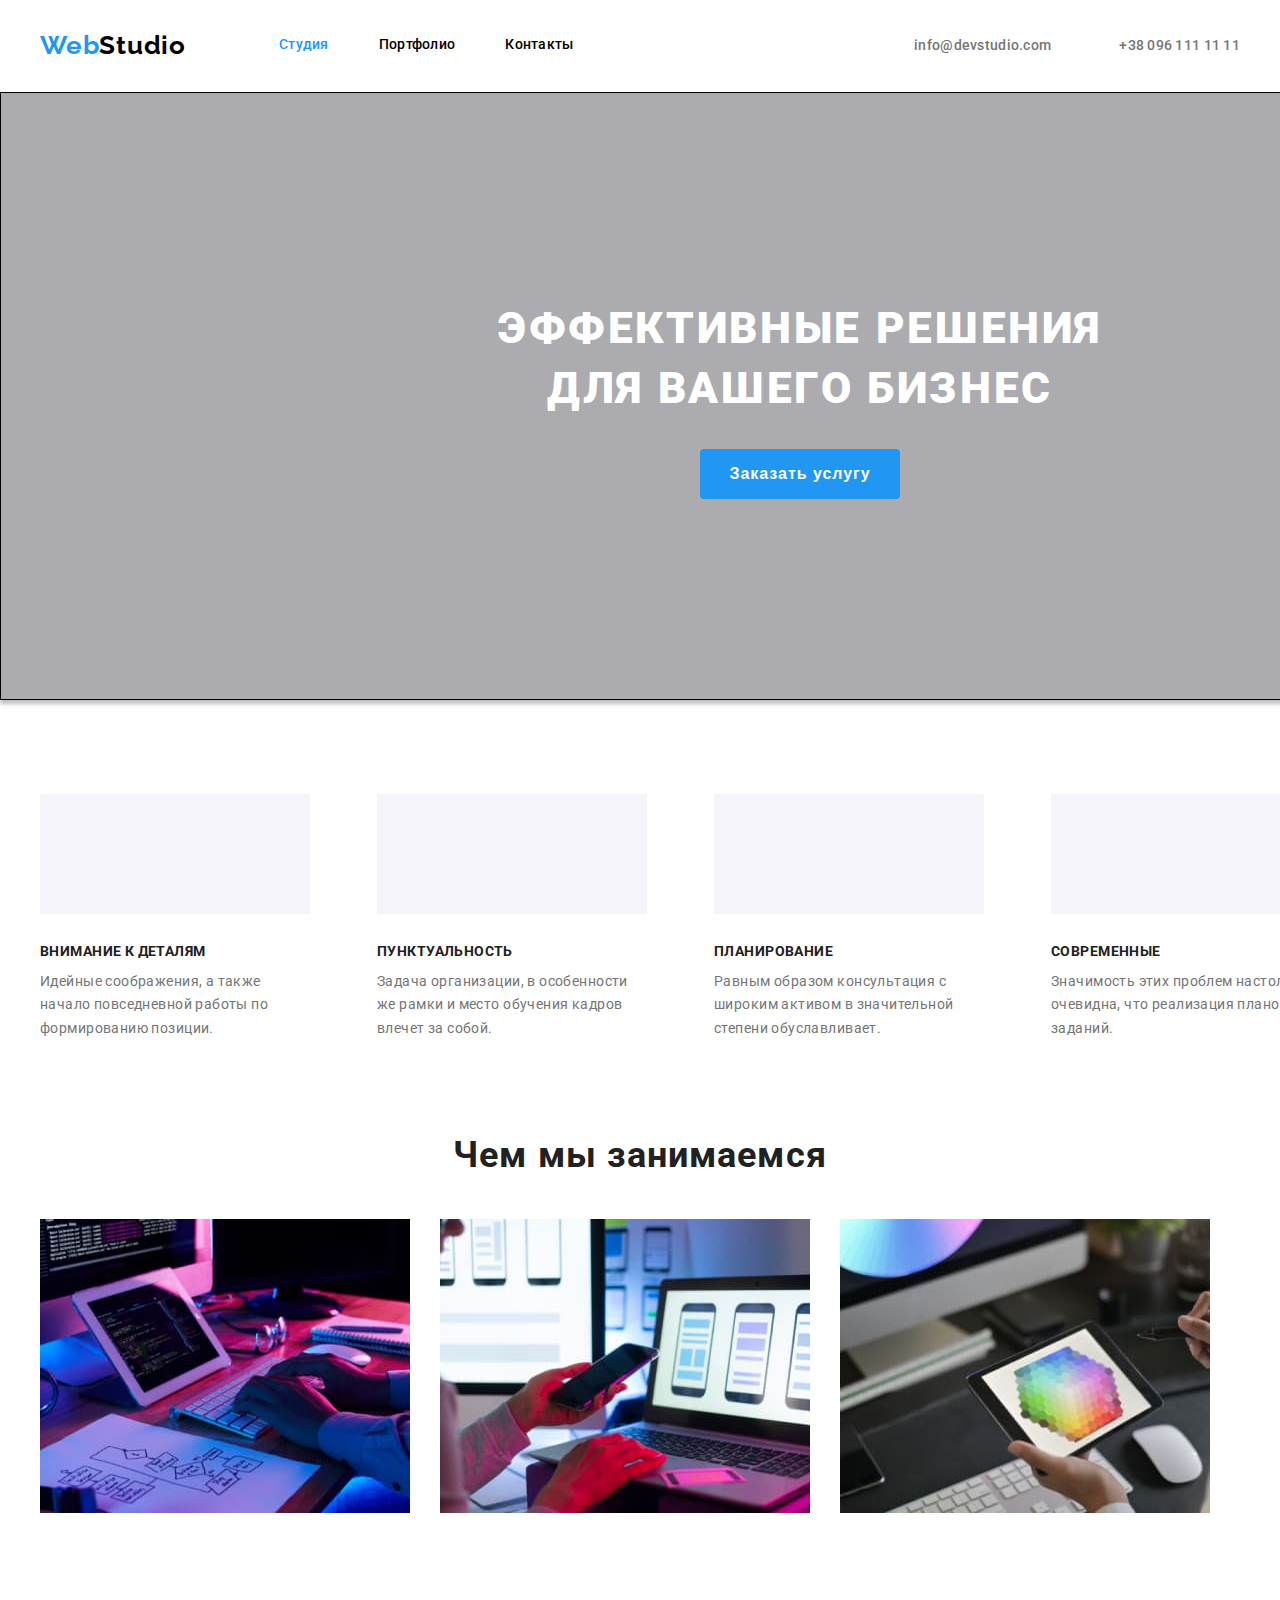
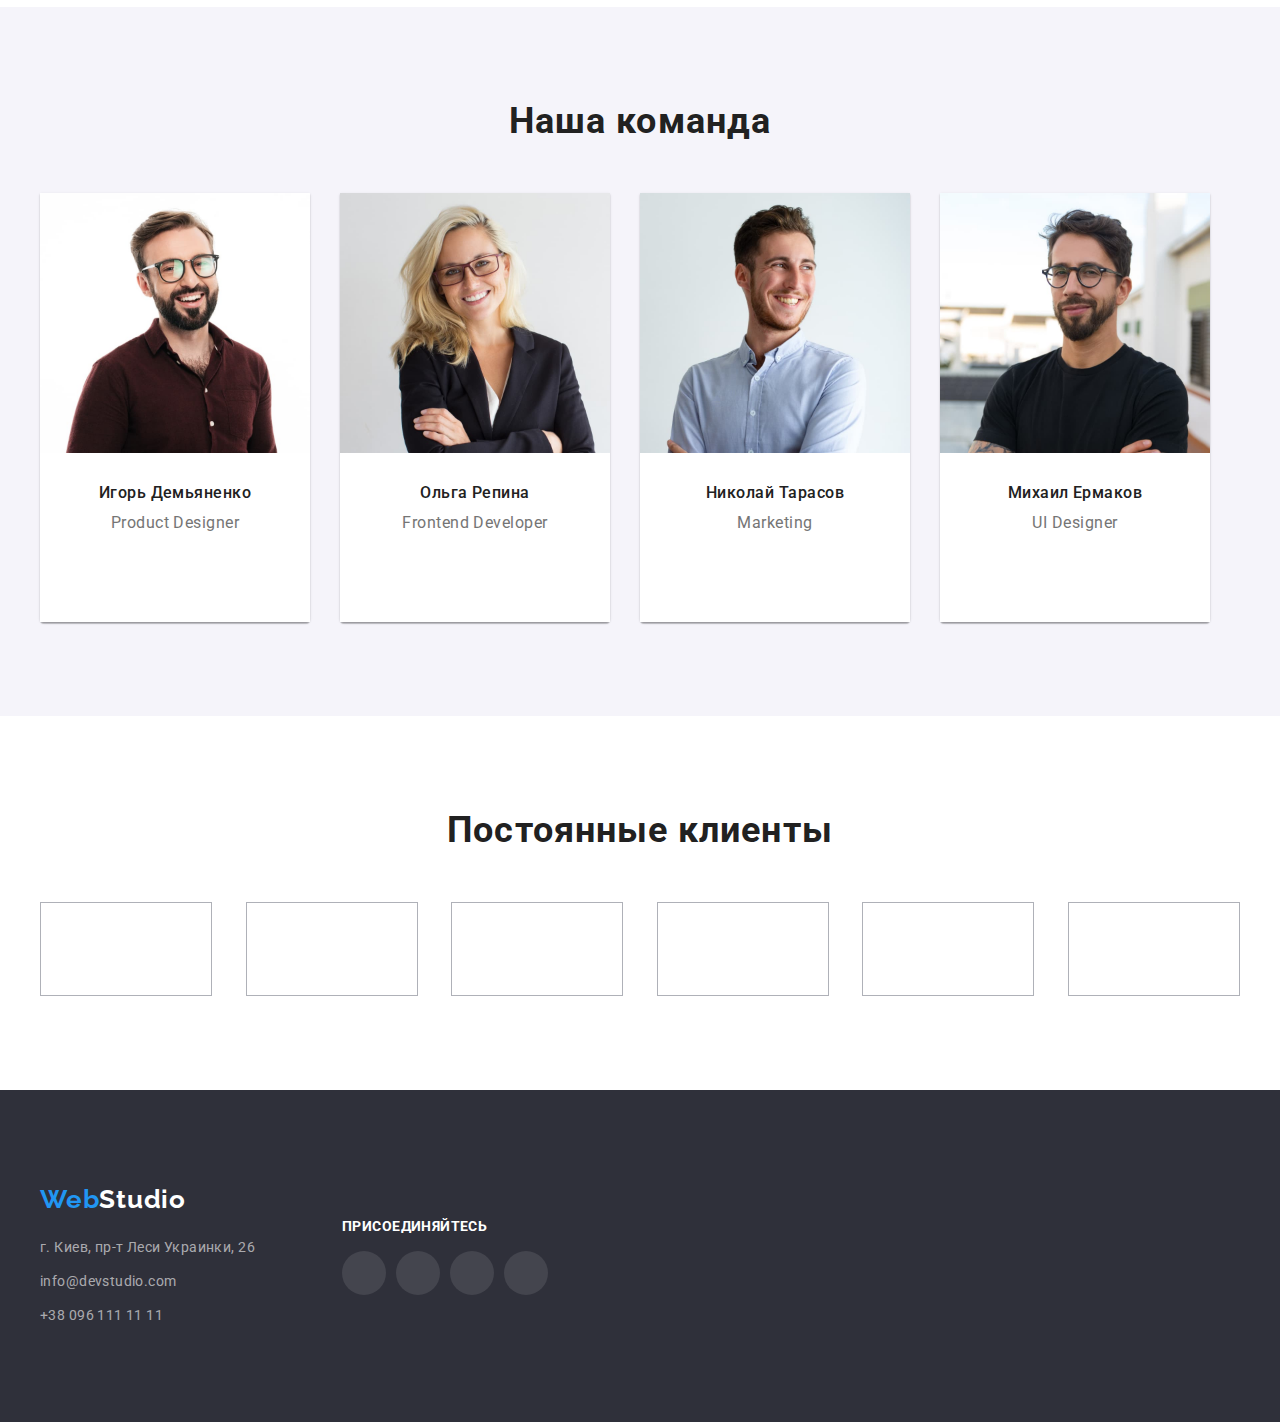
==== commit 785c077f: "+" ====
--- a/index.html
+++ b/index.html
@@ -27,7 +27,7 @@
           </a>
           <ul class="menu">
             <li class="menu-item">
-              <a class="menu-studio" href="./index.html">Студия</a>
+              <a class="menu-studio current" href="./index.html">Студия</a>
             </li>
 
             <li class="menu-item">
--- a/css/styles.css
+++ b/css/styles.css
@@ -133,7 +133,9 @@
 .menu-studio:active {
   color: var(--color-header);
 }
-
+.menu-studio.current {
+  color: var(--color-header);
+}
 .contacts-list {
   font-weight: 500;
   font-size: 14px;
@@ -192,10 +194,22 @@
 /* main */
 /* hero */
 .hero-one {
-  background-image: url()
+  background-image: linear-gradient(
+      rgba(47, 48, 58, 0.4),
+      rgba(47, 48, 58, 0.4)
+    ),
+    url("./images/hero/hero.jpg");
   text-align: center;
+  align-items: center;
+  background-size: cover;
   padding-top: 206px;
   padding-bottom: 200px;
+  width: 1600px;
+  background: rgba(47, 48, 58, 0.4);
+  border: 1px solid #000000;
+  box-sizing: border-box;
+  box-shadow: 0px 4px 4px rgba(0, 0, 0, 0.25);
+  margin: 0 auto;
 }
 
 .hero-title {
@@ -219,7 +233,8 @@
   color: var(--button-hero);
   cursor: pointer;
   background-color: var(--button-hero-background-color);
-  border: 4px;
+  border: none;
+  border-radius: 4px;
 }
 
 /* end hero */
@@ -262,6 +277,7 @@
   letter-spacing: 0.03em;
   text-transform: uppercase;
   color: var(--benefits-title);
+  margin-bottom: 10px;
 }
 
 .description {
@@ -270,7 +286,6 @@
   font-size: 14px;
   line-height: 1.71;
   letter-spacing: 0.03em;
-  margin-top: 10px;
 }
 /* end benefits */
 
@@ -519,8 +534,8 @@
 .menu-portfolio-item:not(:last-child) {
   margin-right: 8px;
 }
-.portfolio-item :hover,
-.portfolio-item :focus {
+.img-portfolio :hover,
+.img-portfolio :focus {
   box-shadow: 0px 1px 1px rgba(0, 0, 0, 0.12), 0px 4px 4px rgba(0, 0, 0, 0.06),
     1px 4px 6px rgba(0, 0, 0, 0.16);
 }
@@ -528,6 +543,7 @@
 .button-portfolio {
   height: 38px;
 
+  font-family: Roboto;
   font-weight: 500;
   font-size: 16px;
   line-height: 1.62;
@@ -536,7 +552,8 @@
   color: var(--button-portfolio);
   cursor: pointer;
   background-color: var(--button-portfolio-background);
-  border: 1 px solid #000000;
+  border: none;
+  border-radius: 4px;
   padding-left: 22px;
   padding-right: 22px;
 }
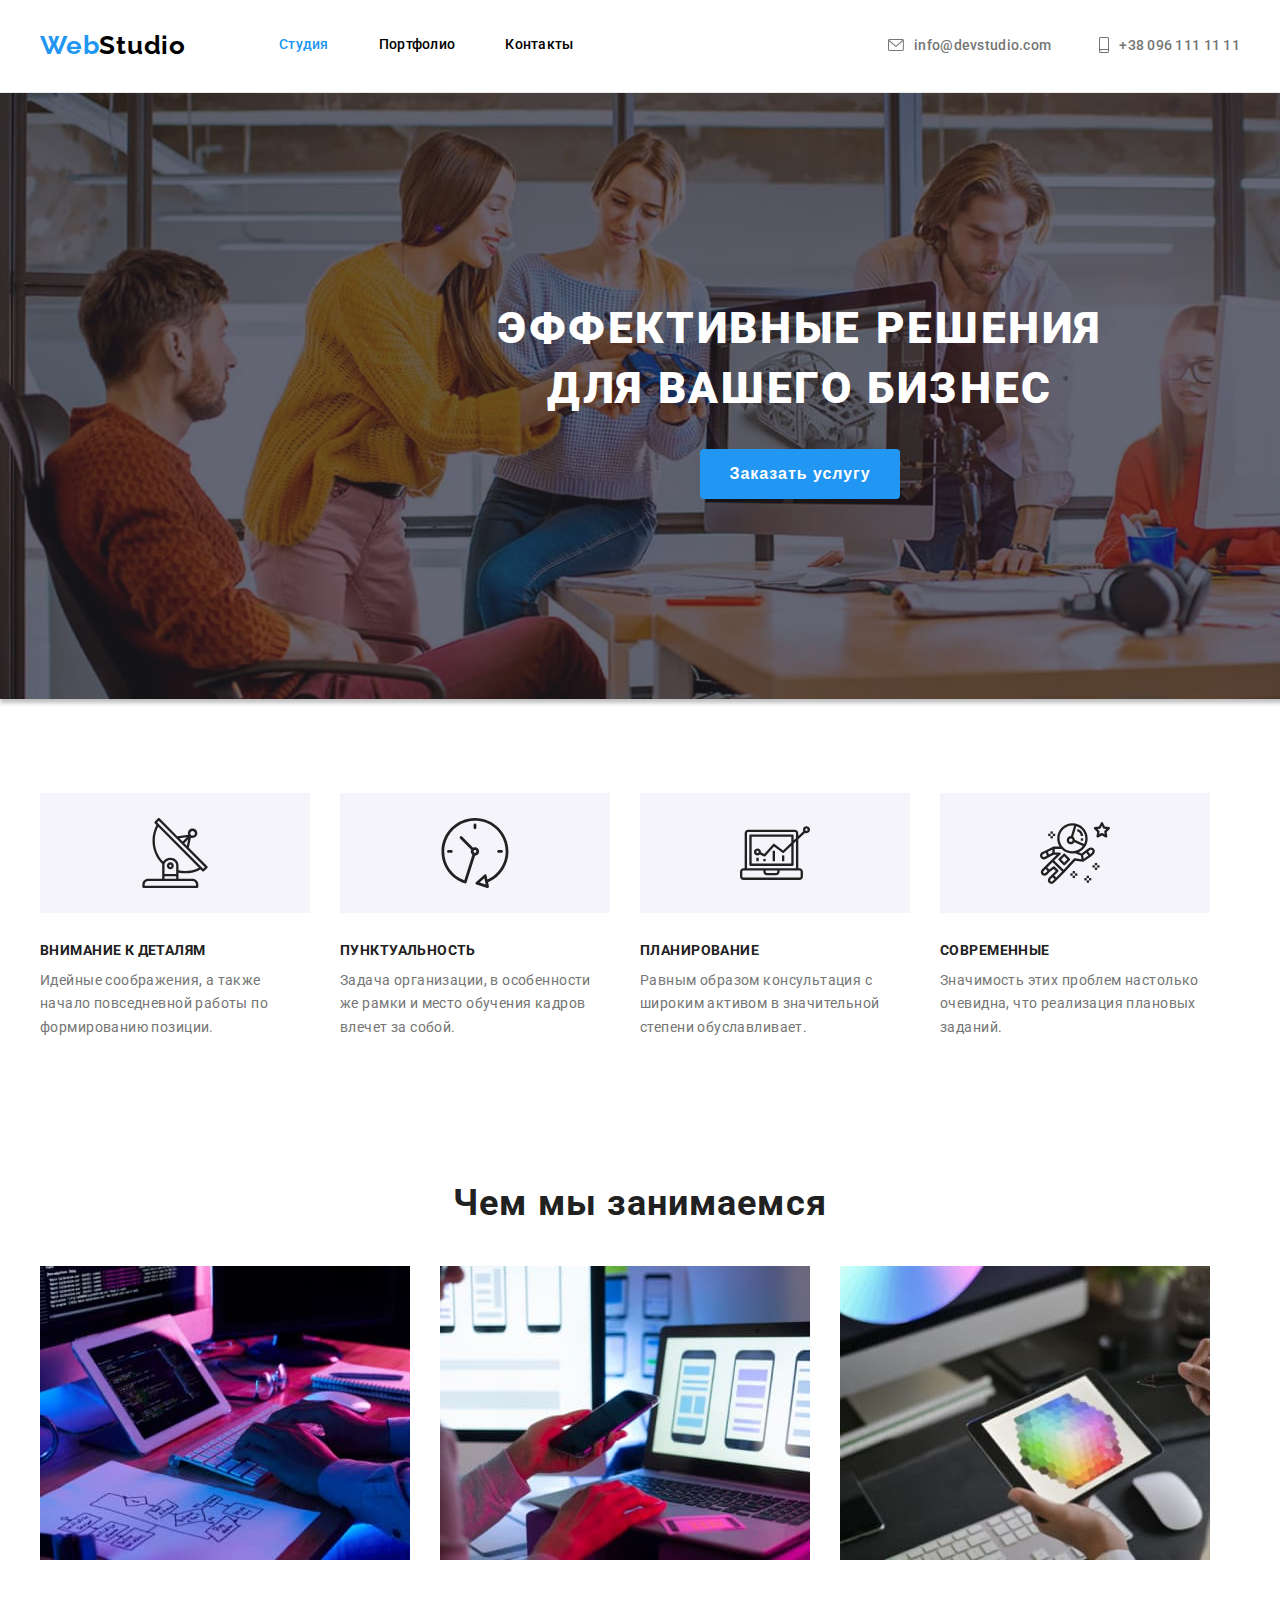
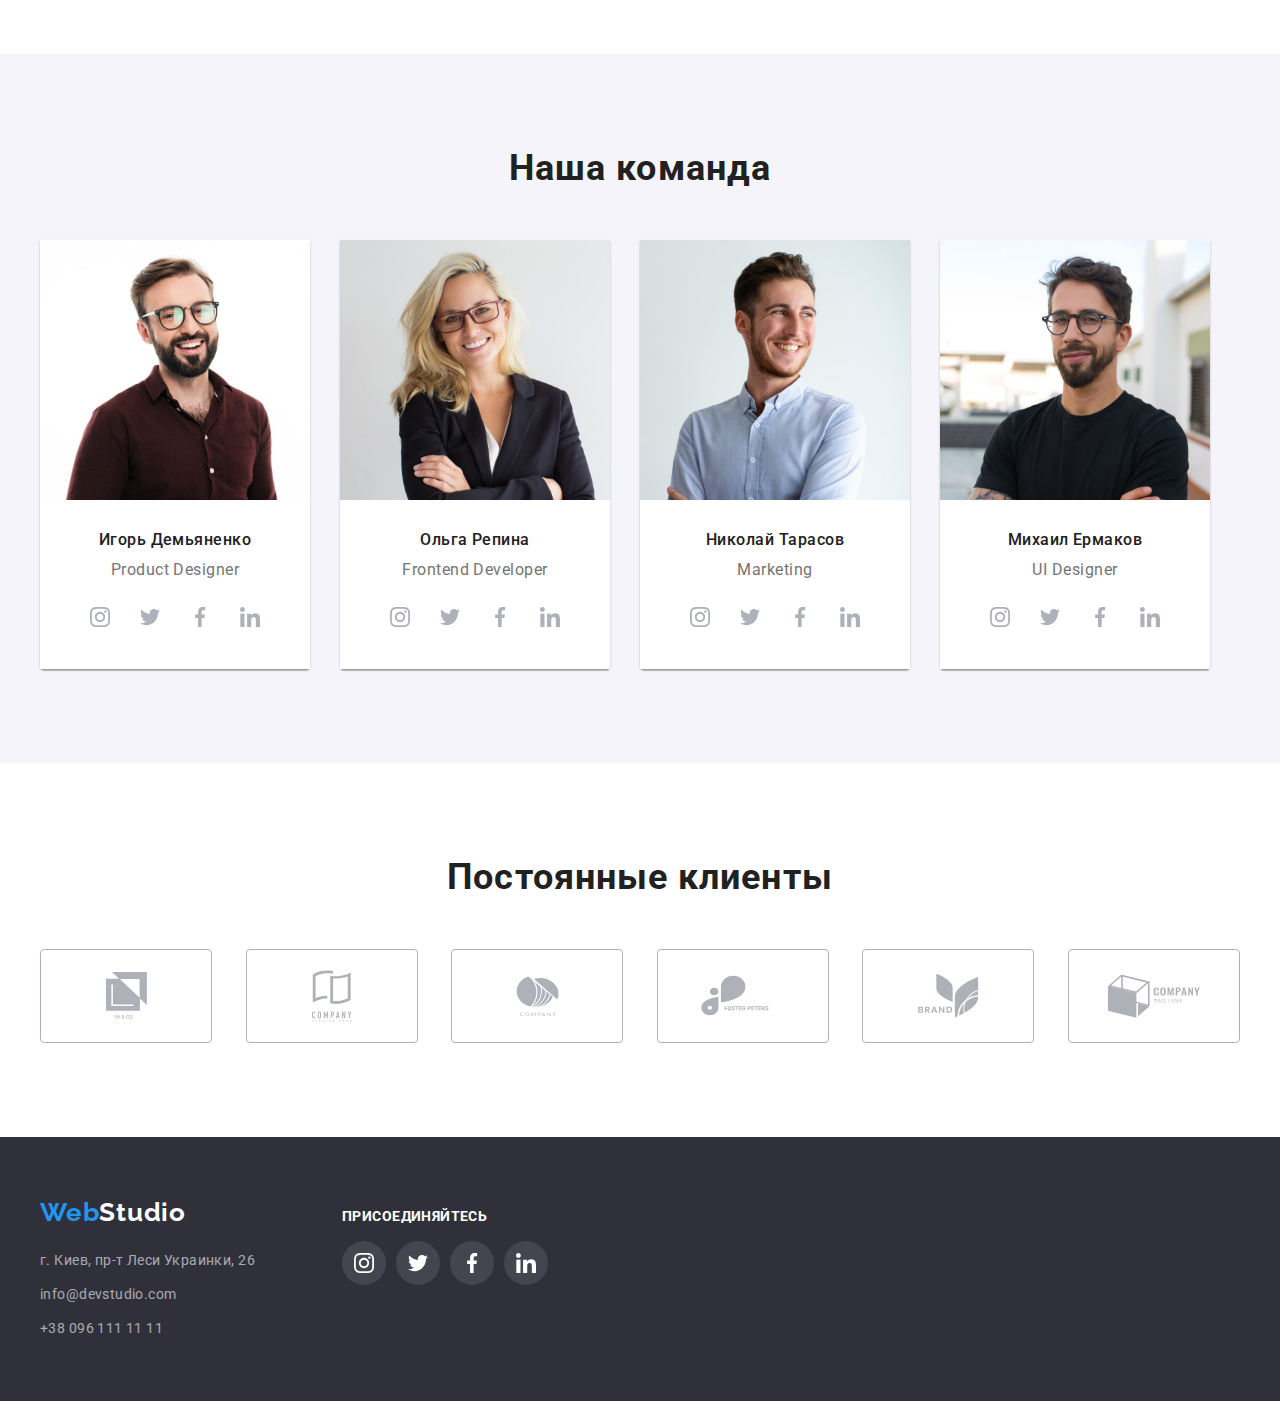
==== commit 70667d8e: "+" ====
--- a/index.html
+++ b/index.html
@@ -400,7 +400,7 @@
 
     <!-- footer -->
     <footer class="footer">
-      <div class="container section footer-container">
+      <div class="container footer-container">
         <div class="">
           <div class="margin-footer">
             <a class="logo" href="./" lang="en"
--- a/css/styles.css
+++ b/css/styles.css
@@ -74,6 +74,7 @@
 .header {
   padding-top: 30px;
   padding-bottom: 31px;
+  border-bottom: 1px solid #ececec;
 }
 .header-container {
   display: flex;
@@ -161,10 +162,12 @@
 .envelope-class {
   width: 16px;
   height: 12px;
+  margin-right: 10px;
 }
 .smartphone-class {
   width: 10px;
   height: 16px;
+  margin-right: 10px;
 }
 
 .icon-icon:hover,
@@ -179,7 +182,6 @@
 .tel-link {
   color: var(--hero-one);
   text-decoration: none;
-  padding-left: 10px;
 }
 
 .mail-link:hover,
@@ -198,15 +200,13 @@
       rgba(47, 48, 58, 0.4),
       rgba(47, 48, 58, 0.4)
     ),
-    url("./images/hero/hero.jpg");
+    url(../images/hero/hero.jpg);
   text-align: center;
   align-items: center;
   background-size: cover;
   padding-top: 206px;
   padding-bottom: 200px;
   width: 1600px;
-  background: rgba(47, 48, 58, 0.4);
-  border: 1px solid #000000;
   box-sizing: border-box;
   box-shadow: 0px 4px 4px rgba(0, 0, 0, 0.25);
   margin: 0 auto;
@@ -250,6 +250,7 @@
 }
 
 .benefits-item {
+  margin-left: 30px;
 }
 .benefits-item-icon {
   display: flex;
@@ -260,14 +261,18 @@
   cursor: unset;
   background-color: #f5f4fa;
   fill: #212121;
+}
+.benefits-item-icon:not(:last-child) {
   margin-bottom: 30px;
-}
+  margin-left: -30px;
+}
+
 .benefits-icon-class {
   width: 70px;
   height: 70px;
 }
-.benefits-item:not(:last-child) {
-  margin-right: 67px;
+.benefits-item-icon:not(:last-child) {
+  margin-right: 30px;
 }
 
 .benefits-title {
@@ -276,8 +281,10 @@
   line-height: 1.14;
   letter-spacing: 0.03em;
   text-transform: uppercase;
+  text-align: left;
   color: var(--benefits-title);
   margin-bottom: 10px;
+  margin-left: -30px;
 }
 
 .description {
@@ -286,7 +293,11 @@
   font-size: 14px;
   line-height: 1.71;
   letter-spacing: 0.03em;
-}
+  margin-left: -30px;
+  width: 270px;
+  height: 120px;
+}
+
 /* end benefits */
 
 /* Чем мы занимаемся */
@@ -404,6 +415,7 @@
   height: 92px;
   fill: #afb1b8;
   border: 1px solid #afb1b8;
+  border-radius: 4px;
 }
 
 .customers-icons:hover,
@@ -419,6 +431,7 @@
 /* end main */
 
 /* footer */
+
 .footer {
   background-color: var(--footer-background-color);
 }
@@ -428,7 +441,9 @@
 
 .footer-container {
   display: flex;
-  align-items: center;
+  align-items: baseline;
+  padding-top: 60px;
+  padding-bottom: 60px;
 }
 
 .margin-footer {
@@ -534,11 +549,6 @@
 .menu-portfolio-item:not(:last-child) {
   margin-right: 8px;
 }
-.img-portfolio :hover,
-.img-portfolio :focus {
-  box-shadow: 0px 1px 1px rgba(0, 0, 0, 0.12), 0px 4px 4px rgba(0, 0, 0, 0.06),
-    1px 4px 6px rgba(0, 0, 0, 0.16);
-}
 
 .button-portfolio {
   height: 38px;
@@ -573,11 +583,18 @@
   margin-left: -30px;
   margin-top: -30px;
 }
+
 .portfolio-item {
   margin-left: 30px;
   margin-top: 30px;
   border: 1px dashed #eeeeee;
   border-style: solid;
+}
+
+.img-portfolio :hover,
+.img-portfolio :focus {
+  box-shadow: 0px 1px 1px rgba(0, 0, 0, 0.12), 0px 4px 4px rgba(0, 0, 0, 0.06),
+    1px 4px 6px rgba(0, 0, 0, 0.16);
 }
 
 .img-portfolio {
